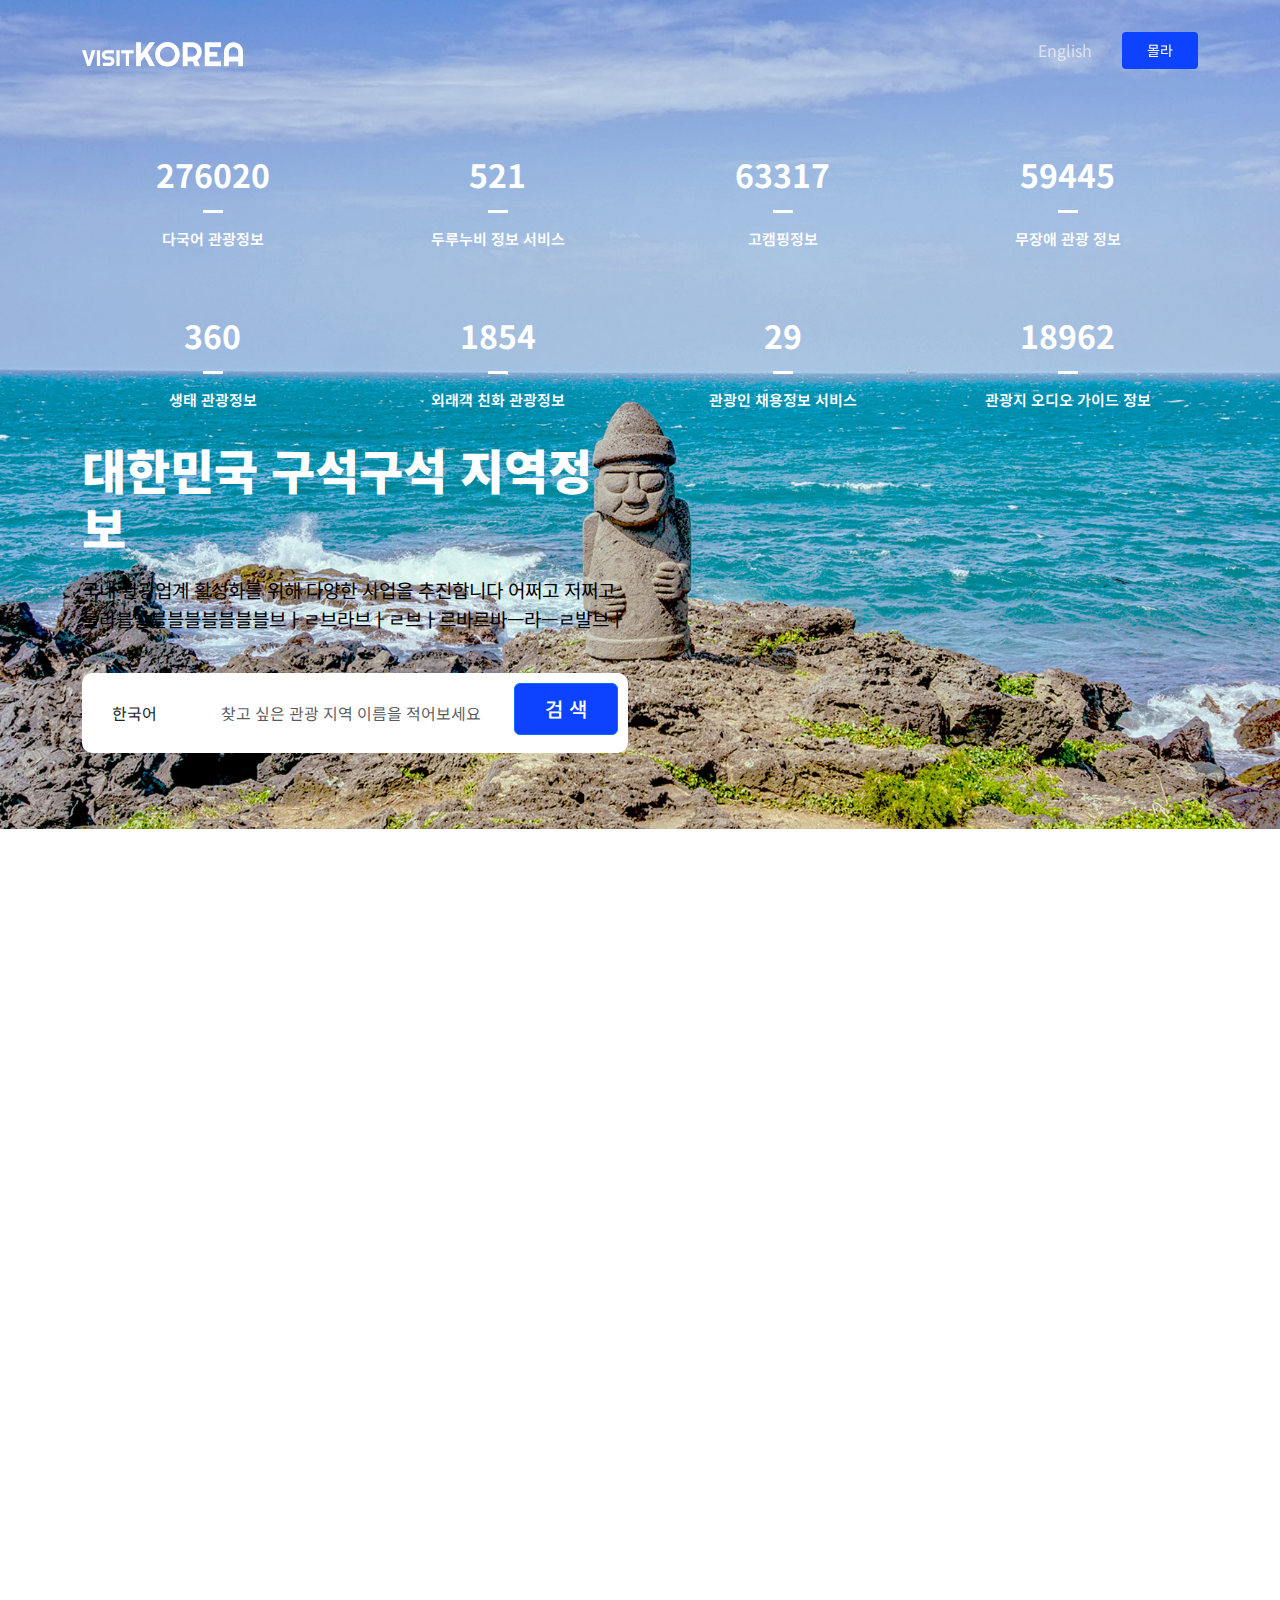
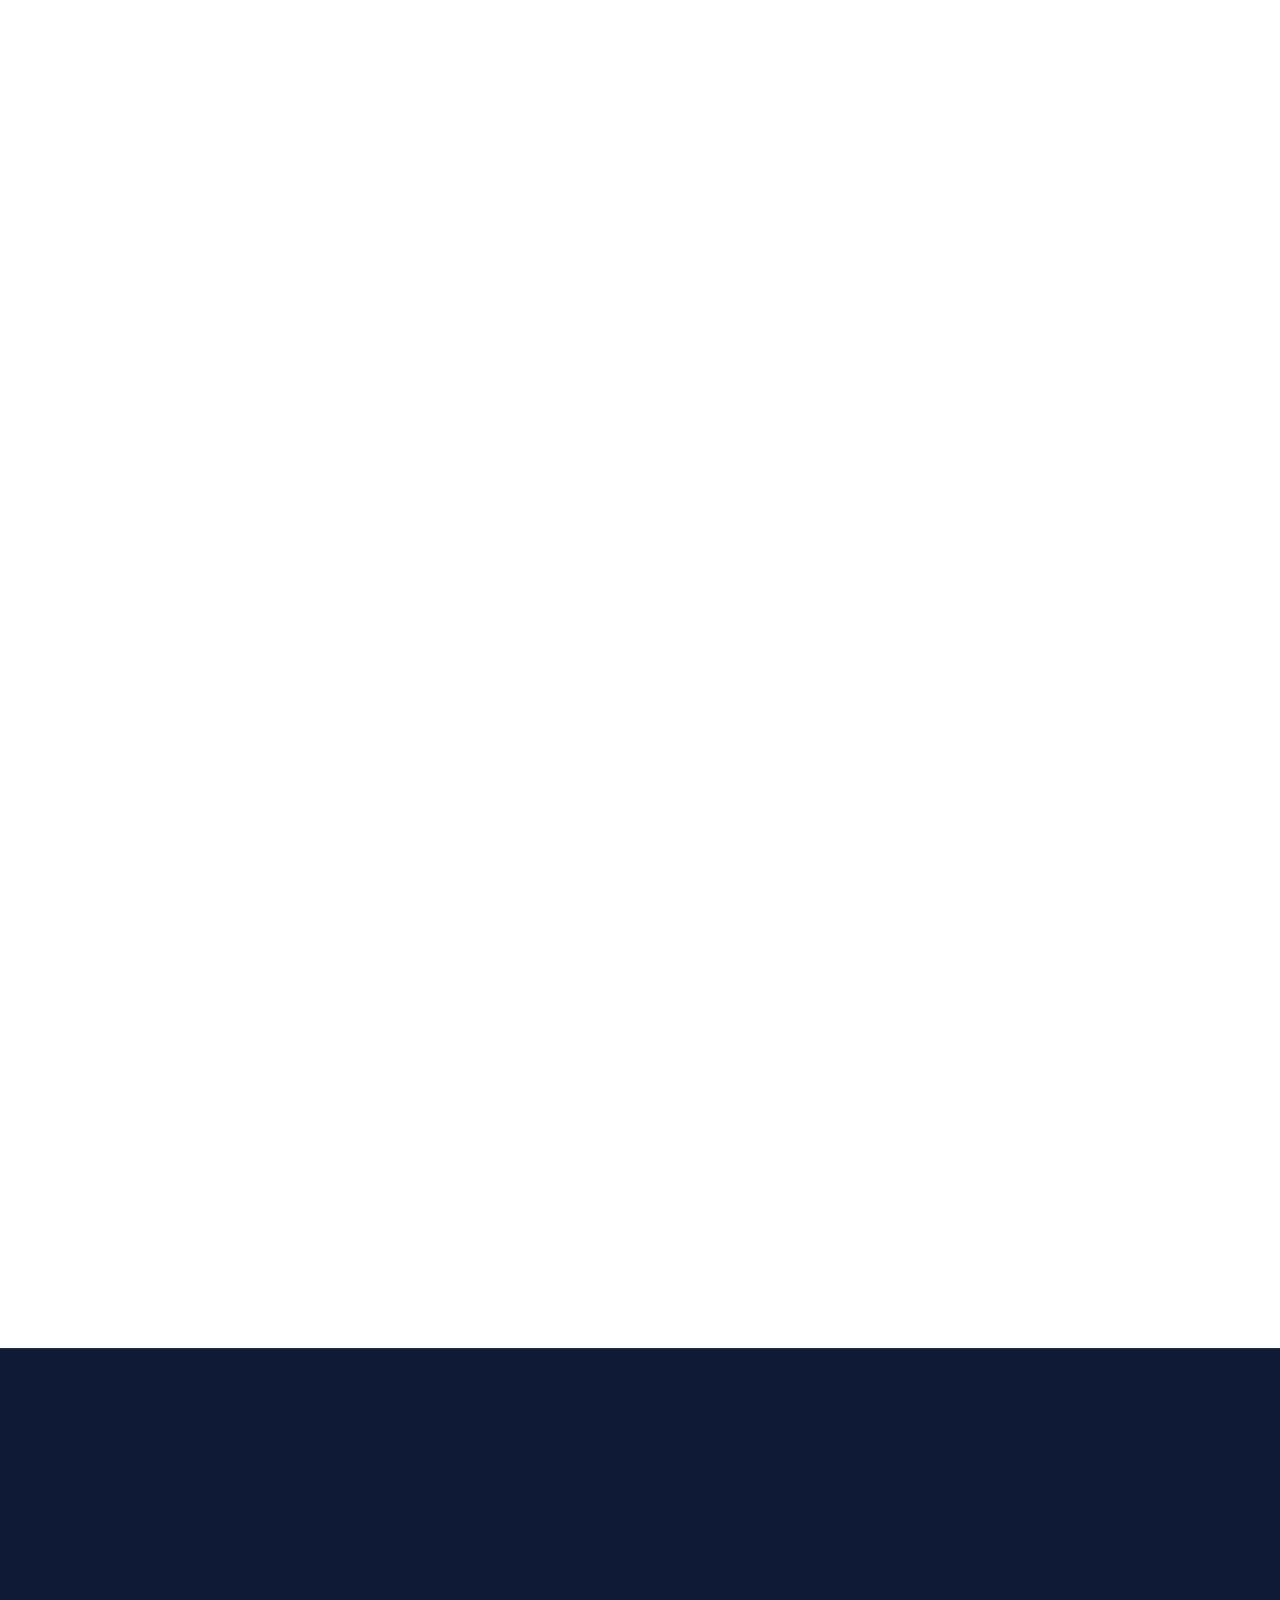
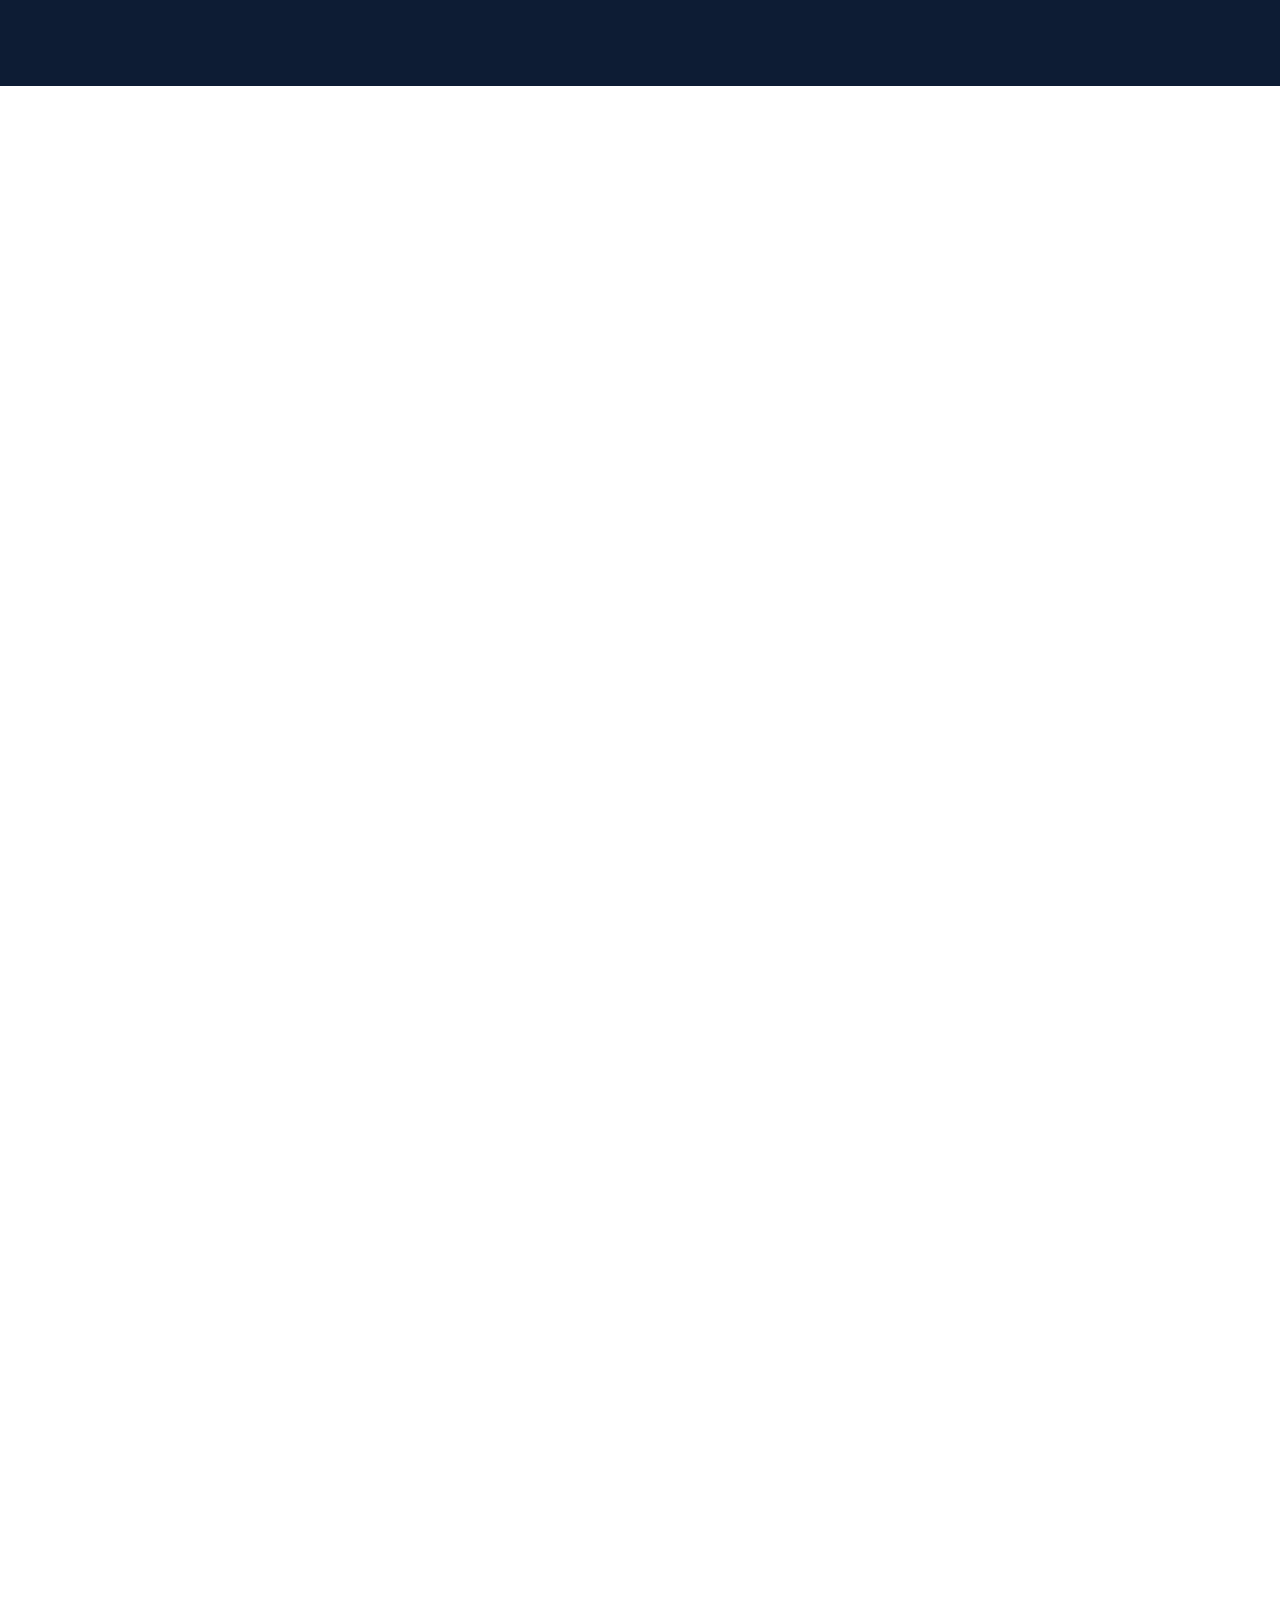
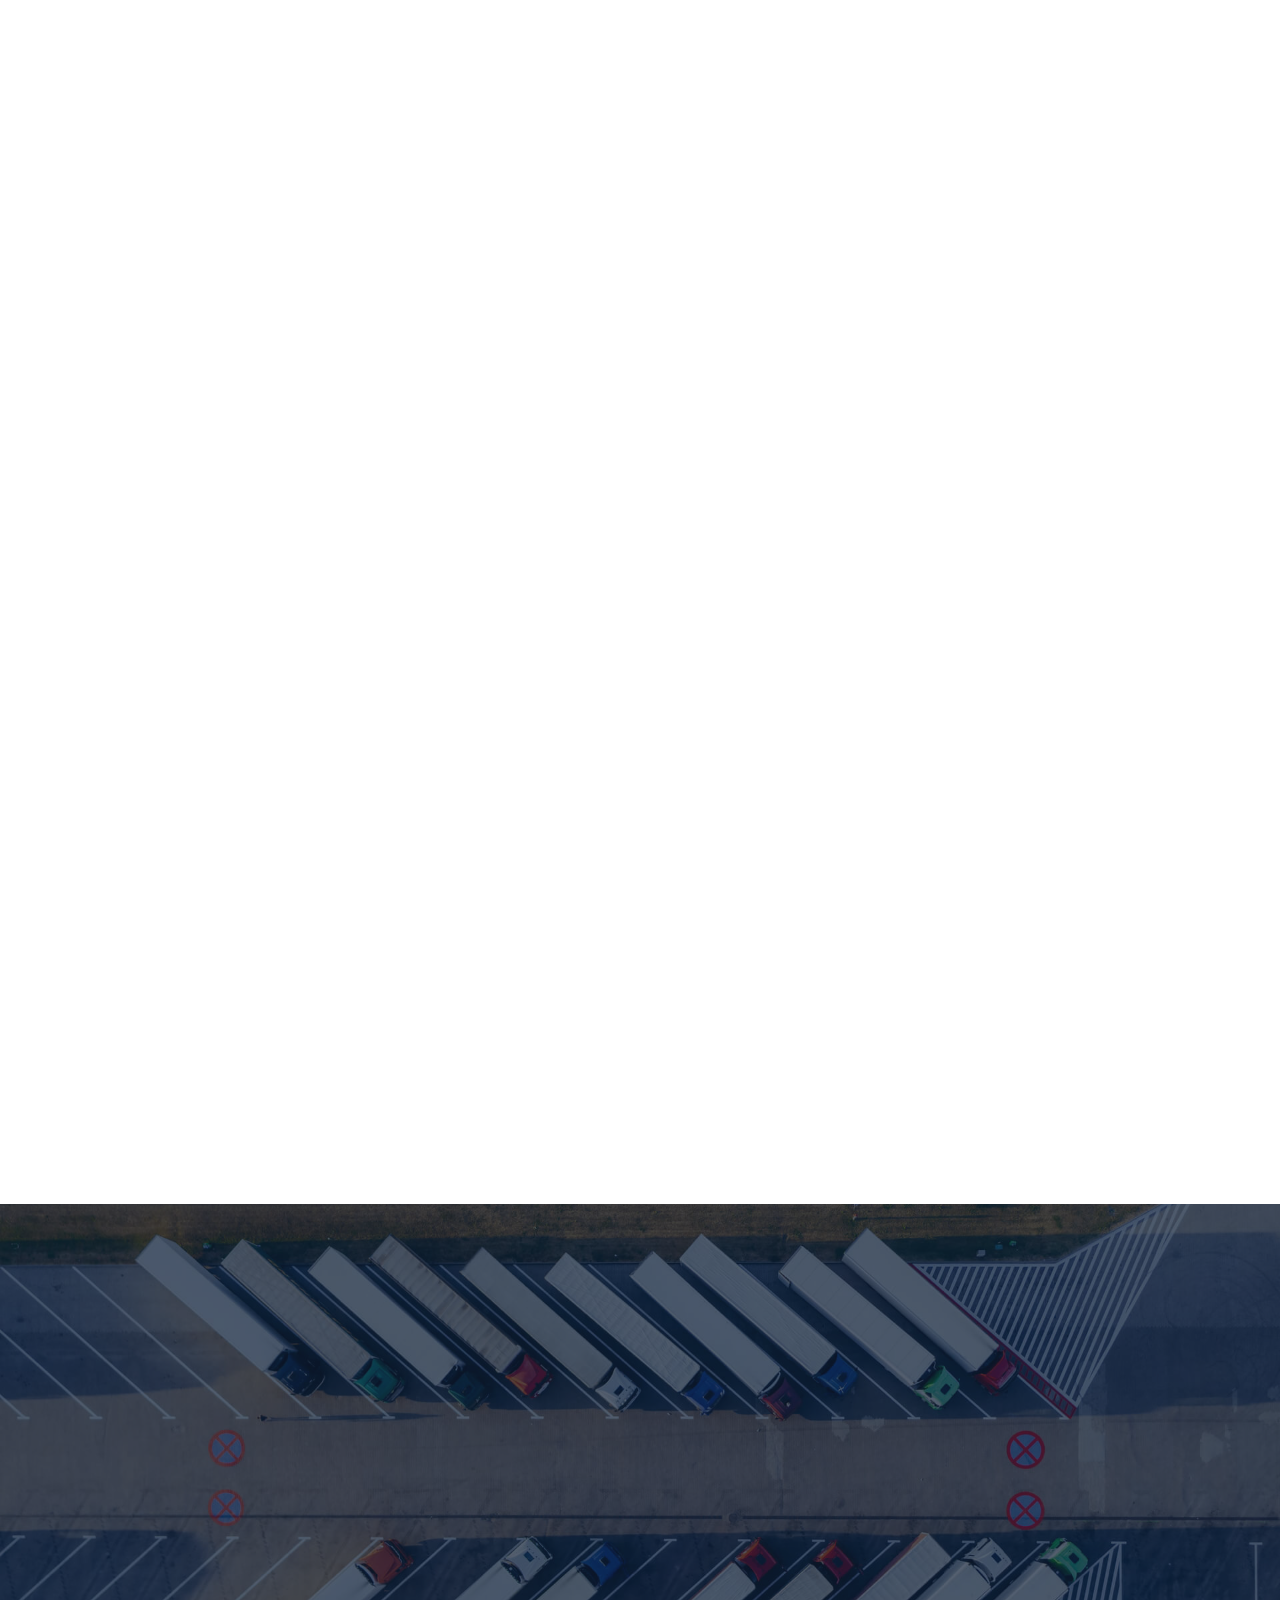
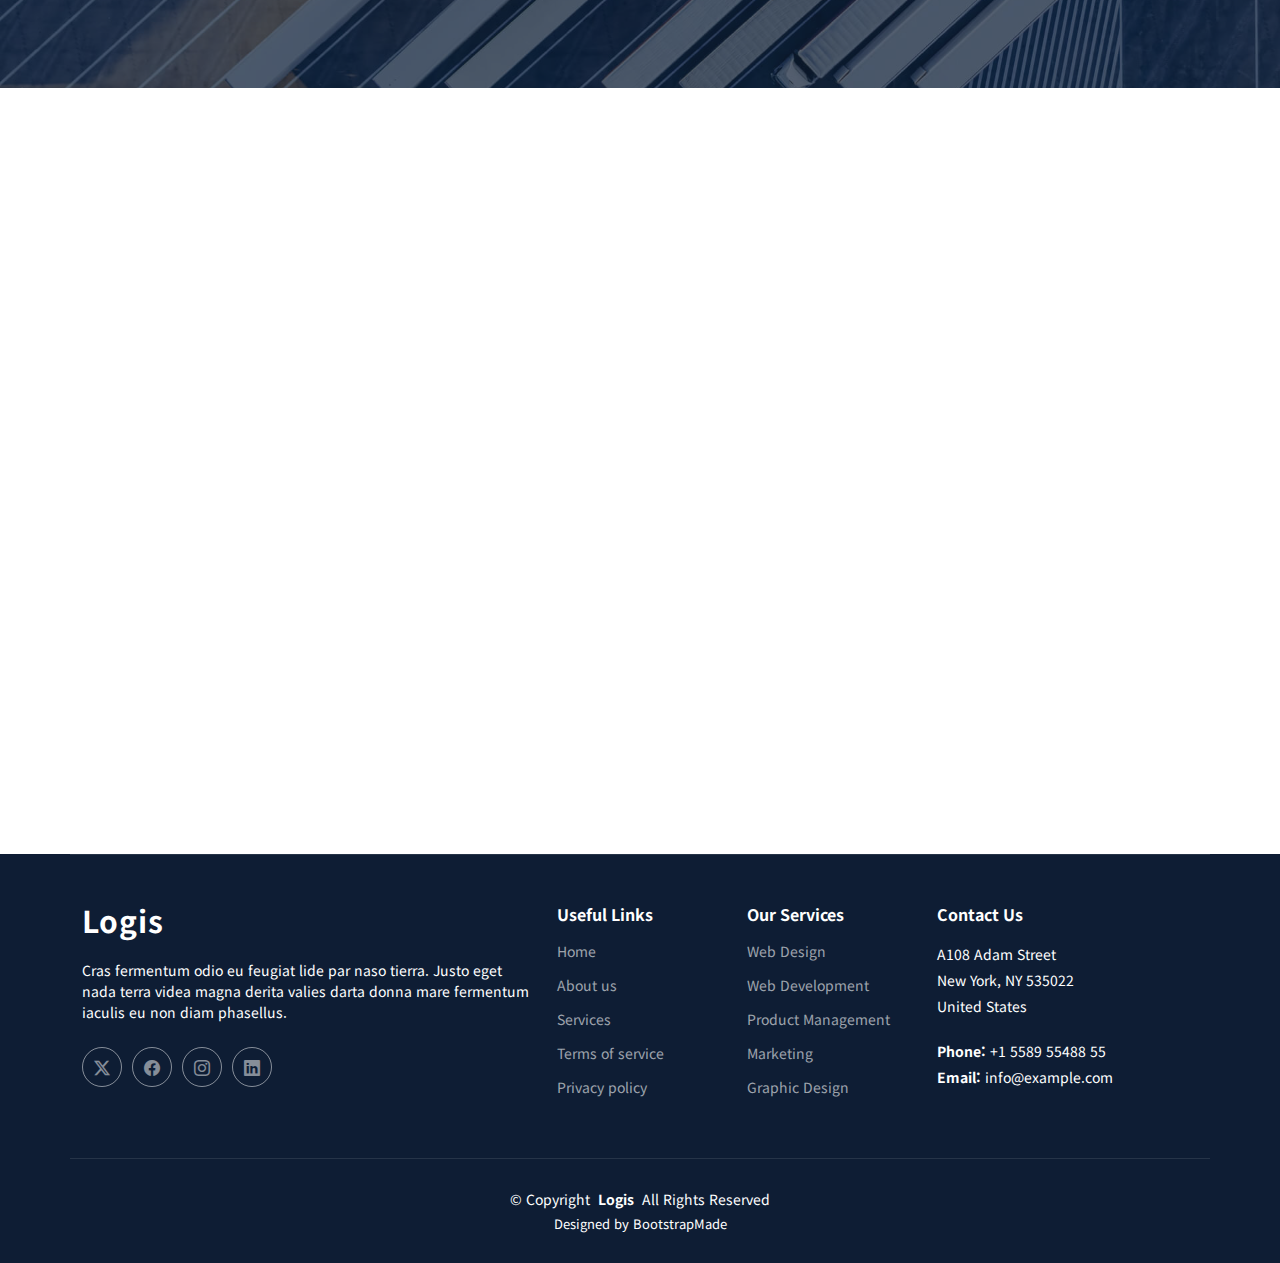
==== index.html @ 0be475c1 "update favicon and readme netlify build status badge" ====
<!DOCTYPE html>
<html lang="ko">

<head>
  <meta charset="utf-8">
  <meta content="width=device-width, initial-scale=1.0" name="viewport">
  <title>Index - Logis Bootstrap Template</title>
  <meta content="" name="description">
  <meta content="" name="keywords">

  <!-- Favicons -->
  <link href="assets/images/favicon.ico" rel="icon">
  <link href="assets/images/apple-touch-icon.png" rel="apple-touch-icon">

  <!-- Fonts -->
  <link href="https://fonts.googleapis.com" rel="preconnect">
  <link href="https://fonts.gstatic.com" rel="preconnect" crossorigin>
  <link href="https://fonts.googleapis.com/css2?family=Noto+Sans+KR:wght@100..900&display=swap" rel="stylesheet">
  <!-- Vendor CSS Files -->
  <link href="assets/vendor/bootstrap/css/bootstrap.min.css" rel="stylesheet">
  <link href="assets/vendor/bootstrap-icons/bootstrap-icons.css" rel="stylesheet">
  <link href="assets/vendor/aos/aos.css" rel="stylesheet">
  <link href="assets/vendor/fontawesome-free/css/all.min.css" rel="stylesheet">
  <link href="assets/vendor/glightbox/css/glightbox.min.css" rel="stylesheet">
  <link href="assets/vendor/swiper/swiper-bundle.min.css" rel="stylesheet">

  <!-- Main CSS File -->
  <link href="assets/css/main.css" rel="stylesheet">
  <style>
    .hero .stats-item span:after {
      background-color: white;
    }
  </style>
</head>

<body class="index-page">

  <header id="header" class="header d-flex align-items-center fixed-top">
    <div class="container-fluid container-xl position-relative d-flex align-items-center">

      <a href="index.html" class="logo d-flex align-items-center me-auto">
        <!-- Uncomment the line below if you also wish to use an image logo -->
        <!-- <img src="assets/img/logo.png" alt=""> -->
        <h1 class="sitename"><img src="./assets/images/logo_vk.png"></h1>
      </a>

      <nav id="navmenu" class="navmenu">
        <ul>
          <li><a href="./">English</a></li>
        </ul>
        <i class="mobile-nav-toggle d-xl-none bi bi-list"></i>
      </nav>

      <a class="btn-getstarted" href="get-a-quote.html">몰라</a>

    </div>
  </header>

  <main class="main">

    <!-- Hero Section -->
    <section id="hero" class="hero section">

      <img src="./assets/images/banner.jpg" alt="" class="hero-bg" data-aos="fade-in">

      <div class="container">
        <div class="row gy-4" data-aos="fade-right" data-aos-delay="300">
          <div class="col-lg-3 col-6">
            <div class="stats-item text-center w-100 h-100">
              <span data-purecounter-start="0" data-purecounter-end="276020" data-purecounter-duration="2" class="purecounter">276,020</span>
              <p>다국어 관광정보</p>
            </div>
          </div>

          <div class="col-lg-3 col-6">
            <div class="stats-item text-center w-100 h-100">
              <span data-purecounter-start="0" data-purecounter-end="521" data-purecounter-duration="2" class="purecounter">521</span>
              <p>두루누비 정보 서비스</p>
            </div>
          </div>

          <div class="col-lg-3 col-6">
            <div class="stats-item text-center w-100 h-100">
              <span data-purecounter-start="0" data-purecounter-end="63317" data-purecounter-duration="1.5" class="purecounter">63317</span>
              <p>고캠핑정보</p>
            </div>
          </div>

          <div class="col-lg-3 col-6">
            <div class="stats-item text-center w-100 h-100">
              <span data-purecounter-start="0" data-purecounter-end="59445" data-purecounter-duration="1.5" class="purecounter">59445</span>
              <p>무장애 관광 정보</p>
            </div>
          </div>
        </div>
        
        <div class="row gy-4" data-aos="fade-left" data-aos-delay="300">
          <div class="col-lg-3 col-6">
            <div class="stats-item text-center w-100 h-100">
              <span data-purecounter-start="0" data-purecounter-end="360" data-purecounter-duration="1.5" class="purecounter">360</span>
              <p>생태 관광정보</p>
            </div>
          </div>
          <div class="col-lg-3 col-6">
            <div class="stats-item text-center w-100 h-100">
              <span data-purecounter-start="0" data-purecounter-end="1854" data-purecounter-duration="1.5" class="purecounter">1,854</span>
              <p>외래객 친화 관광정보</p>
            </div>
          </div>
          <div class="col-lg-3 col-6">
            <div class="stats-item text-center w-100 h-100">
              <span data-purecounter-start="0" data-purecounter-end="29" data-purecounter-duration="1.5" class="purecounter">29</span>
              <p>관광인 채용정보 서비스</p>
            </div>
          </div>
          <div class="col-lg-3 col-6">
            <div class="stats-item text-center w-100 h-100">
              <span data-purecounter-start="0" data-purecounter-end="18962" data-purecounter-duration="1.5" class="purecounter">18962</span>
              <p>관광지 오디오 가이드 정보</p>
            </div>
          </div>
        </div>
        <div class="row gy-4 d-flex justify-content-between">
          <div class="col-lg-6 order-2 order-lg-1 d-flex flex-column justify-content-center">
            <h2 data-aos="fade-up"><strong>대한민국 구석구석 지역정보</strong></h2>
            <p data-aos="fade-up" data-aos-delay="100" style="color:black; font-size: 19px;">국내 관광업계 활성화를 위해 다양한 사업을 추진합니다 어쩌고 저쩌고 블라블발블블블블블블블브ㅏㄹ브라브ㅏㄹ브ㅏ르바르바ㅡ라ㅡㄹ발브ㅏ</p>

            <form action="#" class="form-search d-flex align-items-stretch mb-3" data-aos="fade-up" data-aos-delay="200">
              <select class="form-control" style="flex-basis: 150px;">
                <option>한국어</option>
                <option>영어</option>
              </select>
              <input type="text" class="form-control" placeholder="찾고 싶은 관광 지역 이름을 적어보세요">
              <button type="submit" class="btn btn-primary h1"><span class="h5">검&nbsp;색</span></button>
            </form>
          </div>
        </div>
      </div>
    </section><!-- /Hero Section -->

    <!-- Featured Services Section -->
    <section id="featured-services" class="featured-services section">

      <div class="container">

        <div class="row gy-4">

          <div class="col-lg-4 col-md-6 service-item d-flex" data-aos="fade-up" data-aos-delay="100">
            <div class="icon flex-shrink-0"><i class="fa-solid fa-cart-flatbed"></i></div>
            <div>
              <h4 class="title">두루누비 정보 서비스</h4>
              <p class="description">Voluptatum deleniti atque corrupti quos dolores et quas molestias excepturi sint occaecati cupiditate non provident</p>
              <a href="#" class="readmore stretched-link"><span>Learn More</span><i class="bi bi-arrow-right"></i></a>
            </div>
          </div>
          <!-- End Service Item -->

          <div class="col-lg-4 col-md-6 service-item d-flex" data-aos="fade-up" data-aos-delay="200">
            <div class="icon flex-shrink-0"><i class="fa-solid fa-truck"></i></div>
            <div>
              <h4 class="title">Dolor Sitema</h4>
              <p class="description">Minim veniam, quis nostrud exercitation ullamco laboris nisi ut aliquip ex ea commodo consequat tarad limino ata</p>
              <a href="#" class="readmore stretched-link"><span>Learn More</span><i class="bi bi-arrow-right"></i></a>
            </div>
          </div><!-- End Service Item -->

          <div class="col-lg-4 col-md-6 service-item d-flex" data-aos="fade-up" data-aos-delay="300">
            <div class="icon flex-shrink-0"><i class="fa-solid fa-truck-ramp-box"></i></div>
            <div>
              <h4 class="title">Sed ut perspiciatis</h4>
              <p class="description">Duis aute irure dolor in reprehenderit in voluptate velit esse cillum dolore eu fugiat nulla pariatur</p>
              <a href="#" class="readmore stretched-link"><span>Learn More</span><i class="bi bi-arrow-right"></i></a>
            </div>
          </div><!-- End Service Item -->

        </div>

      </div>

    </section><!-- /Featured Services Section -->

    <!-- About Section -->
    <section id="about" class="about section">

      <div class="container">

        <div class="row gy-4">

          <div class="col-lg-6 position-relative align-self-start order-lg-last order-first" data-aos="fade-up" data-aos-delay="200">
            <img src="assets/img/about.jpg" class="img-fluid" alt="">
            <a href="https://www.youtube.com/watch?v=LXb3EKWsInQ" class="glightbox play-btn"></a>
          </div>

          <div class="col-lg-6 content order-last  order-lg-first" data-aos="fade-up" data-aos-delay="100">
            <h3>About Us</h3>
            <p>
              Dolor iure expedita id fuga asperiores qui sunt consequatur minima. Quidem voluptas deleniti. Sit quia molestiae quia quas qui magnam itaque veritatis dolores. Corrupti totam ut eius incidunt reiciendis veritatis asperiores placeat.
            </p>
            <ul>
              <li>
                <i class="bi bi-diagram-3"></i>
                <div>
                  <h5>Ullamco laboris nisi ut aliquip consequat</h5>
                  <p>Magni facilis facilis repellendus cum excepturi quaerat praesentium libre trade</p>
                </div>
              </li>
              <li>
                <i class="bi bi-fullscreen-exit"></i>
                <div>
                  <h5>Magnam soluta odio exercitationem reprehenderi</h5>
                  <p>Quo totam dolorum at pariatur aut distinctio dolorum laudantium illo direna pasata redi</p>
                </div>
              </li>
              <li>
                <i class="bi bi-broadcast"></i>
                <div>
                  <h5>Voluptatem et qui exercitationem</h5>
                  <p>Et velit et eos maiores est tempora et quos dolorem autem tempora incidunt maxime veniam</p>
                </div>
              </li>
            </ul>
          </div>

        </div>

      </div>

    </section><!-- /About Section -->

    <!-- Services Section -->
    <section id="services" class="services section">

      <!-- Section Title -->
      <div class="container section-title" data-aos="fade-up">
        <span>Our Services<br></span>
        <h2>Our ServiceS</h2>
        <p>Necessitatibus eius consequatur ex aliquid fuga eum quidem sint consectetur velit</p>
      </div><!-- End Section Title -->

      <div class="container">

        <div class="row gy-4">

          <div class="col-lg-4 col-md-6" data-aos="fade-up" data-aos-delay="100">
            <div class="card">
              <div class="card-img">
                <img src="assets/img/service-1.jpg" alt="" class="img-fluid">
              </div>
              <h3>Storage</h3>
              <p>Cumque eos in qui numquam. Aut aspernatur perferendis sed atque quia voluptas quisquam repellendus temporibus itaqueofficiis odit</p>
            </div>
          </div><!-- End Card Item -->

          <div class="col-lg-4 col-md-6" data-aos="fade-up" data-aos-delay="200">
            <div class="card">
              <div class="card-img">
                <img src="assets/img/service-2.jpg" alt="" class="img-fluid">
              </div>
              <h3><a href="#" class="stretched-link">Logistics</a></h3>
              <p>Asperiores provident dolor accusamus pariatur dolore nam id audantium ut et iure incidunt molestiae dolor ipsam ducimus occaecati nisi</p>
            </div>
          </div><!-- End Card Item -->

          <div class="col-lg-4 col-md-6" data-aos="fade-up" data-aos-delay="300">
            <div class="card">
              <div class="card-img">
                <img src="assets/img/service-3.jpg" alt="" class="img-fluid">
              </div>
              <h3><a href="#" class="stretched-link">Cargo</a></h3>
              <p>Dicta quam similique quia architecto eos nisi aut ratione aut ipsum reiciendis sit doloremque oluptatem aut et molestiae ut et nihil</p>
            </div>
          </div><!-- End Card Item -->

          <div class="col-lg-4 col-md-6" data-aos="fade-up" data-aos-delay="400">
            <div class="card">
              <div class="card-img">
                <img src="assets/img/service-4.jpg" alt="" class="img-fluid">
              </div>
              <h3><a href="#" class="stretched-link">Trucking</a></h3>
              <p>Dicta quam similique quia architecto eos nisi aut ratione aut ipsum reiciendis sit doloremque oluptatem aut et molestiae ut et nihil</p>
            </div>
          </div><!-- End Card Item -->

          <div class="col-lg-4 col-md-6" data-aos="fade-up" data-aos-delay="500">
            <div class="card">
              <div class="card-img">
                <img src="assets/img/service-5.jpg" alt="" class="img-fluid">
              </div>
              <h3>Packaging</h3>
              <p>Illo consequuntur quisquam delectus praesentium modi dignissimos facere vel cum onsequuntur maiores beatae consequatur magni voluptates</p>
            </div>
          </div><!-- End Card Item -->

          <div class="col-lg-4 col-md-6" data-aos="fade-up" data-aos-delay="600">
            <div class="card">
              <div class="card-img">
                <img src="assets/img/service-6.jpg" alt="" class="img-fluid">
              </div>
              <h3><a href="#" class="stretched-link">Warehousing</a></h3>
              <p>Quas assumenda non occaecati molestiae. In aut earum sed natus eatae in vero. Ab modi quisquam aut nostrum unde et qui est non quo nulla</p>
            </div>
          </div><!-- End Card Item -->

        </div>

      </div>

    </section><!-- /Services Section -->

    <!-- Call To Action Section -->
    <section id="call-to-action" class="call-to-action section">

      <img src="assets/img/cta-bg.jpg" alt="">

      <div class="container">
        <div class="row justify-content-center" data-aos="zoom-in" data-aos-delay="100">
          <div class="col-xl-10">
            <div class="text-center">
              <h3>Call To Action</h3>
              <p>Duis aute irure dolor in reprehenderit in voluptate velit esse cillum dolore eu fugiat nulla pariatur. Excepteur sint occaecat cupidatat non proident, sunt in culpa qui officia deserunt mollit anim id est laborum.</p>
              <a class="cta-btn" href="#">Call To Action</a>
            </div>
          </div>
        </div>
      </div>

    </section><!-- /Call To Action Section -->

    <!-- Features Section -->
    <section id="features" class="features section">

      <!-- Section Title -->
      <div class="container section-title" data-aos="fade-up">
        <span>Features</span>
        <h2>Features</h2>
        <p>Necessitatibus eius consequatur ex aliquid fuga eum quidem sint consectetur velit</p>
      </div><!-- End Section Title -->

      <div class="container">

        <div class="row gy-4 align-items-center features-item">
          <div class="col-md-5 d-flex align-items-center" data-aos="zoom-out" data-aos-delay="100">
            <img src="assets/img/features-1.jpg" class="img-fluid" alt="">
          </div>
          <div class="col-md-7" data-aos="fade-up" data-aos-delay="100">
            <h3>Voluptatem dignissimos provident quasi corporis voluptates sit assumenda.</h3>
            <p class="fst-italic">
              Lorem ipsum dolor sit amet, consectetur adipiscing elit, sed do eiusmod tempor incididunt ut labore et dolore
              magna aliqua.
            </p>
            <ul>
              <li><i class="bi bi-check"></i><span> Ullamco laboris nisi ut aliquip ex ea commodo consequat.</span></li>
              <li><i class="bi bi-check"></i> <span>Duis aute irure dolor in reprehenderit in voluptate velit.</span></li>
              <li><i class="bi bi-check"></i> <span>Ullam est qui quos consequatur eos accusamus.</span></li>
            </ul>
          </div>
        </div><!-- Features Item -->

        <div class="row gy-4 align-items-center features-item">
          <div class="col-md-5 order-1 order-md-2 d-flex align-items-center" data-aos="zoom-out" data-aos-delay="200">
            <img src="assets/img/features-2.jpg" class="img-fluid" alt="">
          </div>
          <div class="col-md-7 order-2 order-md-1" data-aos="fade-up" data-aos-delay="200">
            <h3>Corporis temporibus maiores provident</h3>
            <p class="fst-italic">
              Lorem ipsum dolor sit amet, consectetur adipiscing elit, sed do eiusmod tempor incididunt ut labore et dolore
              magna aliqua.
            </p>
            <p>
              Ullamco laboris nisi ut aliquip ex ea commodo consequat. Duis aute irure dolor in reprehenderit in voluptate
              velit esse cillum dolore eu fugiat nulla pariatur. Excepteur sint occaecat cupidatat non proident, sunt in
              culpa qui officia deserunt mollit anim id est laborum
            </p>
          </div>
        </div><!-- Features Item -->

        <div class="row gy-4 align-items-center features-item">
          <div class="col-md-5 d-flex align-items-center" data-aos="zoom-out">
            <img src="assets/img/features-3.jpg" class="img-fluid" alt="">
          </div>
          <div class="col-md-7" data-aos="fade-up">
            <h3>Sunt consequatur ad ut est nulla consectetur reiciendis animi voluptas</h3>
            <p>Cupiditate placeat cupiditate placeat est ipsam culpa. Delectus quia minima quod. Sunt saepe odit aut quia voluptatem hic voluptas dolor doloremque.</p>
            <ul>
              <li><i class="bi bi-check"></i> <span>Ullamco laboris nisi ut aliquip ex ea commodo consequat.</span></li>
              <li><i class="bi bi-check"></i><span> Duis aute irure dolor in reprehenderit in voluptate velit.</span></li>
              <li><i class="bi bi-check"></i> <span>Facilis ut et voluptatem aperiam. Autem soluta ad fugiat</span>.</li>
            </ul>
          </div>
        </div><!-- Features Item -->

        <div class="row gy-4 align-items-center features-item">
          <div class="col-md-5 order-1 order-md-2 d-flex align-items-center" data-aos="zoom-out">
            <img src="assets/img/features-4.jpg" class="img-fluid" alt="">
          </div>
          <div class="col-md-7 order-2 order-md-1" data-aos="fade-up">
            <h3>Quas et necessitatibus eaque impedit ipsum animi consequatur incidunt in</h3>
            <p class="fst-italic">
              Lorem ipsum dolor sit amet, consectetur adipiscing elit, sed do eiusmod tempor incididunt ut labore et dolore
              magna aliqua.
            </p>
            <p>
              Ullamco laboris nisi ut aliquip ex ea commodo consequat. Duis aute irure dolor in reprehenderit in voluptate
              velit esse cillum dolore eu fugiat nulla pariatur. Excepteur sint occaecat cupidatat non proident, sunt in
              culpa qui officia deserunt mollit anim id est laborum
            </p>
          </div>
        </div><!-- Features Item -->

      </div>

    </section><!-- /Features Section -->

    <!-- Pricing Section -->
    <section id="pricing" class="pricing section">

      <!-- Section Title -->
      <div class="container section-title" data-aos="fade-up">
        <span>Pricing</span>
        <h2>Pricing</h2>
        <p>Necessitatibus eius consequatur ex aliquid fuga eum quidem sint consectetur velit</p>
      </div><!-- End Section Title -->

      <div class="container">

        <div class="row gy-4">

          <div class="col-lg-4" data-aos="zoom-in" data-aos-delay="100">
            <div class="pricing-item">
              <h3>Free Plan</h3>
              <h4><sup>$</sup>0<span> / month</span></h4>
              <ul>
                <li><i class="bi bi-check"></i> <span>Quam adipiscing vitae proin</span></li>
                <li><i class="bi bi-check"></i> <span>Nec feugiat nisl pretium</span></li>
                <li><i class="bi bi-check"></i> <span>Nulla at volutpat diam uteera</span></li>
                <li class="na"><i class="bi bi-x"></i> <span>Pharetra massa massa ultricies</span></li>
                <li class="na"><i class="bi bi-x"></i> <span>Massa ultricies mi quis hendrerit</span></li>
              </ul>
              <a href="#" class="buy-btn">Buy Now</a>
            </div>
          </div><!-- End Pricing Item -->

          <div class="col-lg-4" data-aos="zoom-in" data-aos-delay="200">
            <div class="pricing-item featured">
              <h3>Business Plan</h3>
              <h4><sup>$</sup>29<span> / month</span></h4>
              <ul>
                <li><i class="bi bi-check"></i> <span>Quam adipiscing vitae proin</span></li>
                <li><i class="bi bi-check"></i> <span>Nec feugiat nisl pretium</span></li>
                <li><i class="bi bi-check"></i> <span>Nulla at volutpat diam uteera</span></li>
                <li><i class="bi bi-check"></i> <span>Pharetra massa massa ultricies</span></li>
                <li><i class="bi bi-check"></i> <span>Massa ultricies mi quis hendrerit</span></li>
              </ul>
              <a href="#" class="buy-btn">Buy Now</a>
            </div>
          </div><!-- End Pricing Item -->

          <div class="col-lg-4" data-aos="zoom-in" data-aos-delay="300">
            <div class="pricing-item">
              <h3>Developer Plan</h3>
              <h4><sup>$</sup>49<span> / month</span></h4>
              <ul>
                <li><i class="bi bi-check"></i> <span>Quam adipiscing vitae proin</span></li>
                <li><i class="bi bi-check"></i> <span>Nec feugiat nisl pretium</span></li>
                <li><i class="bi bi-check"></i> <span>Nulla at volutpat diam uteera</span></li>
                <li><i class="bi bi-check"></i> <span>Pharetra massa massa ultricies</span></li>
                <li><i class="bi bi-check"></i> <span>Massa ultricies mi quis hendrerit</span></li>
              </ul>
              <a href="#" class="buy-btn">Buy Now</a>
            </div>
          </div><!-- End Pricing Item -->

        </div>

      </div>

    </section><!-- /Pricing Section -->

    <!-- Testimonials Section -->
    <section id="testimonials" class="testimonials section">

      <img src="assets/img/testimonials-bg.jpg" class="testimonials-bg" alt="">

      <div class="container" data-aos="fade-up" data-aos-delay="100">

        <div class="swiper">
          <script type="application/json" class="swiper-config">
            {
              "loop": true,
              "speed": 600,
              "autoplay": {
                "delay": 5000
              },
              "slidesPerView": "auto",
              "pagination": {
                "el": ".swiper-pagination",
                "type": "bullets",
                "clickable": true
              }
            }
          </script>
          <div class="swiper-wrapper">

            <div class="swiper-slide">
              <div class="testimonial-item">
                <img src="assets/img/testimonials/testimonials-1.jpg" class="testimonial-img" alt="">
                <h3>Saul Goodman</h3>
                <h4>Ceo &amp; Founder</h4>
                <div class="stars">
                  <i class="bi bi-star-fill"></i><i class="bi bi-star-fill"></i><i class="bi bi-star-fill"></i><i class="bi bi-star-fill"></i><i class="bi bi-star-fill"></i>
                </div>
                <p>
                  <i class="bi bi-quote quote-icon-left"></i>
                  <span>Proin iaculis purus consequat sem cure digni ssim donec porttitora entum suscipit rhoncus. Accusantium quam, ultricies eget id, aliquam eget nibh et. Maecen aliquam, risus at semper.</span>
                  <i class="bi bi-quote quote-icon-right"></i>
                </p>
              </div>
            </div><!-- End testimonial item -->

            <div class="swiper-slide">
              <div class="testimonial-item">
                <img src="assets/img/testimonials/testimonials-2.jpg" class="testimonial-img" alt="">
                <h3>Sara Wilsson</h3>
                <h4>Designer</h4>
                <div class="stars">
                  <i class="bi bi-star-fill"></i><i class="bi bi-star-fill"></i><i class="bi bi-star-fill"></i><i class="bi bi-star-fill"></i><i class="bi bi-star-fill"></i>
                </div>
                <p>
                  <i class="bi bi-quote quote-icon-left"></i>
                  <span>Export tempor illum tamen malis malis eram quae irure esse labore quem cillum quid cillum eram malis quorum velit fore eram velit sunt aliqua noster fugiat irure amet legam anim culpa.</span>
                  <i class="bi bi-quote quote-icon-right"></i>
                </p>
              </div>
            </div><!-- End testimonial item -->

            <div class="swiper-slide">
              <div class="testimonial-item">
                <img src="assets/img/testimonials/testimonials-3.jpg" class="testimonial-img" alt="">
                <h3>Jena Karlis</h3>
                <h4>Store Owner</h4>
                <div class="stars">
                  <i class="bi bi-star-fill"></i><i class="bi bi-star-fill"></i><i class="bi bi-star-fill"></i><i class="bi bi-star-fill"></i><i class="bi bi-star-fill"></i>
                </div>
                <p>
                  <i class="bi bi-quote quote-icon-left"></i>
                  <span>Enim nisi quem export duis labore cillum quae magna enim sint quorum nulla quem veniam duis minim tempor labore quem eram duis noster aute amet eram fore quis sint minim.</span>
                  <i class="bi bi-quote quote-icon-right"></i>
                </p>
              </div>
            </div><!-- End testimonial item -->

            <div class="swiper-slide">
              <div class="testimonial-item">
                <img src="assets/img/testimonials/testimonials-4.jpg" class="testimonial-img" alt="">
                <h3>Matt Brandon</h3>
                <h4>Freelancer</h4>
                <div class="stars">
                  <i class="bi bi-star-fill"></i><i class="bi bi-star-fill"></i><i class="bi bi-star-fill"></i><i class="bi bi-star-fill"></i><i class="bi bi-star-fill"></i>
                </div>
                <p>
                  <i class="bi bi-quote quote-icon-left"></i>
                  <span>Fugiat enim eram quae cillum dolore dolor amet nulla culpa multos export minim fugiat minim velit minim dolor enim duis veniam ipsum anim magna sunt elit fore quem dolore labore illum veniam.</span>
                  <i class="bi bi-quote quote-icon-right"></i>
                </p>
              </div>
            </div><!-- End testimonial item -->

            <div class="swiper-slide">
              <div class="testimonial-item">
                <img src="assets/img/testimonials/testimonials-5.jpg" class="testimonial-img" alt="">
                <h3>John Larson</h3>
                <h4>Entrepreneur</h4>
                <div class="stars">
                  <i class="bi bi-star-fill"></i><i class="bi bi-star-fill"></i><i class="bi bi-star-fill"></i><i class="bi bi-star-fill"></i><i class="bi bi-star-fill"></i>
                </div>
                <p>
                  <i class="bi bi-quote quote-icon-left"></i>
                  <span>Quis quorum aliqua sint quem legam fore sunt eram irure aliqua veniam tempor noster veniam enim culpa labore duis sunt culpa nulla illum cillum fugiat legam esse veniam culpa fore nisi cillum quid.</span>
                  <i class="bi bi-quote quote-icon-right"></i>
                </p>
              </div>
            </div><!-- End testimonial item -->

          </div>
          <div class="swiper-pagination"></div>
        </div>

      </div>

    </section><!-- /Testimonials Section -->

    <!-- Faq Section -->
    <section id="faq" class="faq section">

      <!-- Section Title -->
      <div class="container section-title" data-aos="fade-up">
        <span>Frequently Asked Questions</span>
        <h2>Frequently Asked Questions</h2>
        <p>Necessitatibus eius consequatur ex aliquid fuga eum quidem sint consectetur velit</p>
      </div><!-- End Section Title -->

      <div class="container">

        <div class="row justify-content-center">

          <div class="col-lg-10">

            <div class="faq-container">

              <div class="faq-item faq-active" data-aos="fade-up" data-aos-delay="200">
                <i class="faq-icon bi bi-question-circle"></i>
                <h3>Non consectetur a erat nam at lectus urna duis?</h3>
                <div class="faq-content">
                  <p>Feugiat pretium nibh ipsum consequat. Tempus iaculis urna id volutpat lacus laoreet non curabitur gravida. Venenatis lectus magna fringilla urna porttitor rhoncus dolor purus non.</p>
                </div>
                <i class="faq-toggle bi bi-chevron-right"></i>
              </div><!-- End Faq item-->

              <div class="faq-item" data-aos="fade-up" data-aos-delay="300">
                <i class="faq-icon bi bi-question-circle"></i>
                <h3>Feugiat scelerisque varius morbi enim nunc faucibus a pellentesque?</h3>
                <div class="faq-content">
                  <p>Dolor sit amet consectetur adipiscing elit pellentesque habitant morbi. Id interdum velit laoreet id donec ultrices. Fringilla phasellus faucibus scelerisque eleifend donec pretium. Est pellentesque elit ullamcorper dignissim. Mauris ultrices eros in cursus turpis massa tincidunt dui.</p>
                </div>
                <i class="faq-toggle bi bi-chevron-right"></i>
              </div><!-- End Faq item-->

              <div class="faq-item" data-aos="fade-up" data-aos-delay="400">
                <i class="faq-icon bi bi-question-circle"></i>
                <h3>Dolor sit amet consectetur adipiscing elit pellentesque?</h3>
                <div class="faq-content">
                  <p>Eleifend mi in nulla posuere sollicitudin aliquam ultrices sagittis orci. Faucibus pulvinar elementum integer enim. Sem nulla pharetra diam sit amet nisl suscipit. Rutrum tellus pellentesque eu tincidunt. Lectus urna duis convallis convallis tellus. Urna molestie at elementum eu facilisis sed odio morbi quis</p>
                </div>
                <i class="faq-toggle bi bi-chevron-right"></i>
              </div><!-- End Faq item-->

              <div class="faq-item" data-aos="fade-up" data-aos-delay="500">
                <i class="faq-icon bi bi-question-circle"></i>
                <h3>Ac odio tempor orci dapibus. Aliquam eleifend mi in nulla?</h3>
                <div class="faq-content">
                  <p>Dolor sit amet consectetur adipiscing elit pellentesque habitant morbi. Id interdum velit laoreet id donec ultrices. Fringilla phasellus faucibus scelerisque eleifend donec pretium. Est pellentesque elit ullamcorper dignissim. Mauris ultrices eros in cursus turpis massa tincidunt dui.</p>
                </div>
                <i class="faq-toggle bi bi-chevron-right"></i>
              </div><!-- End Faq item-->

              <div class="faq-item" data-aos="fade-up" data-aos-delay="600">
                <i class="faq-icon bi bi-question-circle"></i>
                <h3>Tempus quam pellentesque nec nam aliquam sem et tortor consequat?</h3>
                <div class="faq-content">
                  <p>Molestie a iaculis at erat pellentesque adipiscing commodo. Dignissim suspendisse in est ante in. Nunc vel risus commodo viverra maecenas accumsan. Sit amet nisl suscipit adipiscing bibendum est. Purus gravida quis blandit turpis cursus in</p>
                </div>
                <i class="faq-toggle bi bi-chevron-right"></i>
              </div><!-- End Faq item-->

            </div>

          </div>

        </div>

      </div>

    </section><!-- /Faq Section -->

  </main>

  <footer id="footer" class="footer">

    <div class="container footer-top">
      <div class="row gy-4">
        <div class="col-lg-5 col-md-12 footer-about">
          <a href="index.html" class="logo d-flex align-items-center">
            <span class="sitename">Logis</span>
          </a>
          <p>Cras fermentum odio eu feugiat lide par naso tierra. Justo eget nada terra videa magna derita valies darta donna mare fermentum iaculis eu non diam phasellus.</p>
          <div class="social-links d-flex mt-4">
            <a href=""><i class="bi bi-twitter-x"></i></a>
            <a href=""><i class="bi bi-facebook"></i></a>
            <a href=""><i class="bi bi-instagram"></i></a>
            <a href=""><i class="bi bi-linkedin"></i></a>
          </div>
        </div>

        <div class="col-lg-2 col-6 footer-links">
          <h4>Useful Links</h4>
          <ul>
            <li><a href="#">Home</a></li>
            <li><a href="#">About us</a></li>
            <li><a href="#">Services</a></li>
            <li><a href="#">Terms of service</a></li>
            <li><a href="#">Privacy policy</a></li>
          </ul>
        </div>

        <div class="col-lg-2 col-6 footer-links">
          <h4>Our Services</h4>
          <ul>
            <li><a href="#">Web Design</a></li>
            <li><a href="#">Web Development</a></li>
            <li><a href="#">Product Management</a></li>
            <li><a href="#">Marketing</a></li>
            <li><a href="#">Graphic Design</a></li>
          </ul>
        </div>

        <div class="col-lg-3 col-md-12 footer-contact text-center text-md-start">
          <h4>Contact Us</h4>
          <p>A108 Adam Street</p>
          <p>New York, NY 535022</p>
          <p>United States</p>
          <p class="mt-4"><strong>Phone:</strong> <span>+1 5589 55488 55</span></p>
          <p><strong>Email:</strong> <span>info@example.com</span></p>
        </div>

      </div>
    </div>

    <div class="container copyright text-center mt-4">
      <p>© <span>Copyright</span> <strong class="px-1 sitename">Logis</strong> <span>All Rights Reserved</span></p>
      <div class="credits">
        <!-- All the links in the footer should remain intact. -->
        <!-- You can delete the links only if you've purchased the pro version. -->
        <!-- Licensing information: https://bootstrapmade.com/license/ -->
        <!-- Purchase the pro version with working PHP/AJAX contact form: [buy-url] -->
        Designed by <a href="https://bootstrapmade.com/">BootstrapMade</a>
      </div>
    </div>

  </footer>

  <!-- Scroll Top -->
  <a href="#" id="scroll-top" class="scroll-top d-flex align-items-center justify-content-center"><i class="bi bi-arrow-up-short"></i></a>

  <!-- Preloader -->
  <div id="preloader"></div>

  <!-- Vendor JS Files -->
  <script src="assets/vendor/bootstrap/js/bootstrap.bundle.min.js"></script>
  <script src="assets/vendor/php-email-form/validate.js"></script>
  <script src="assets/vendor/aos/aos.js"></script>
  <script src="assets/vendor/purecounter/purecounter_vanilla.js"></script>
  <script src="assets/vendor/glightbox/js/glightbox.min.js"></script>
  <script src="assets/vendor/swiper/swiper-bundle.min.js"></script>

  <!-- Main JS File -->
  <script src="assets/js/main.js"></script>

</body>

</html>
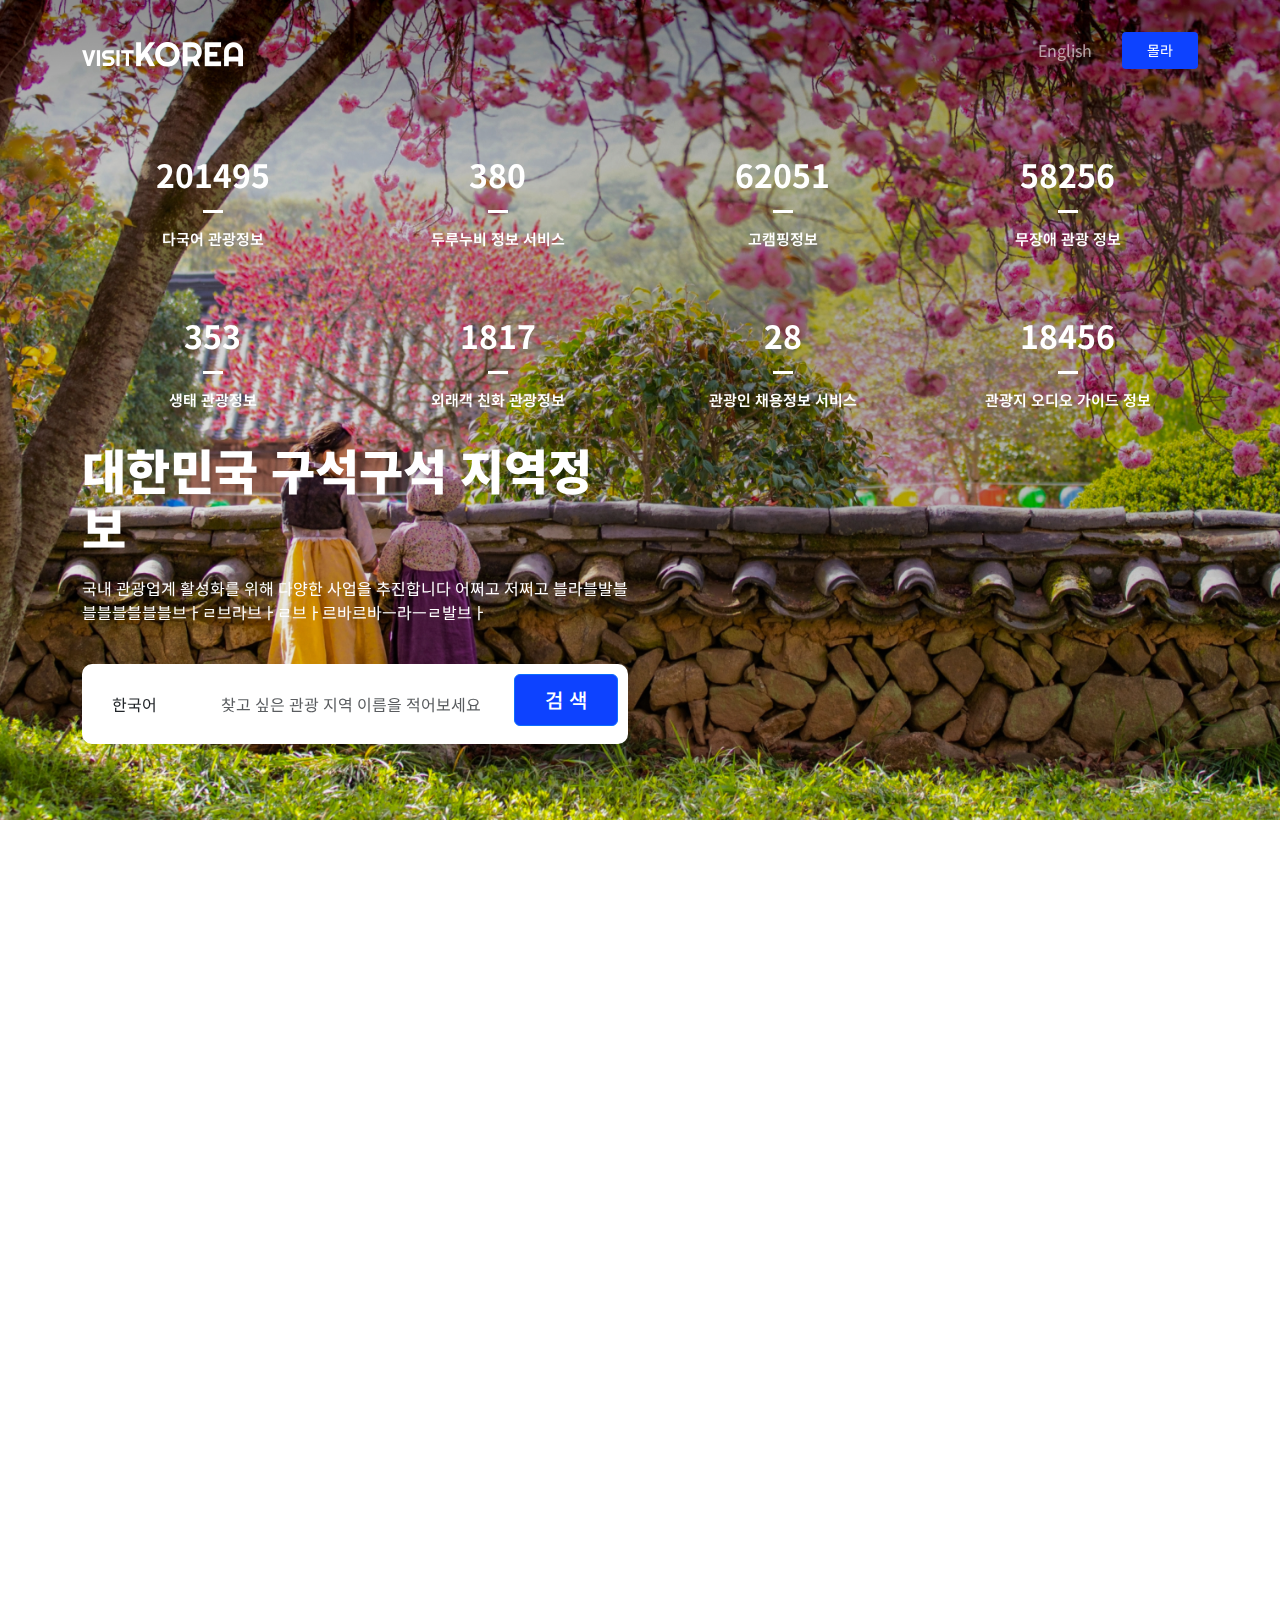
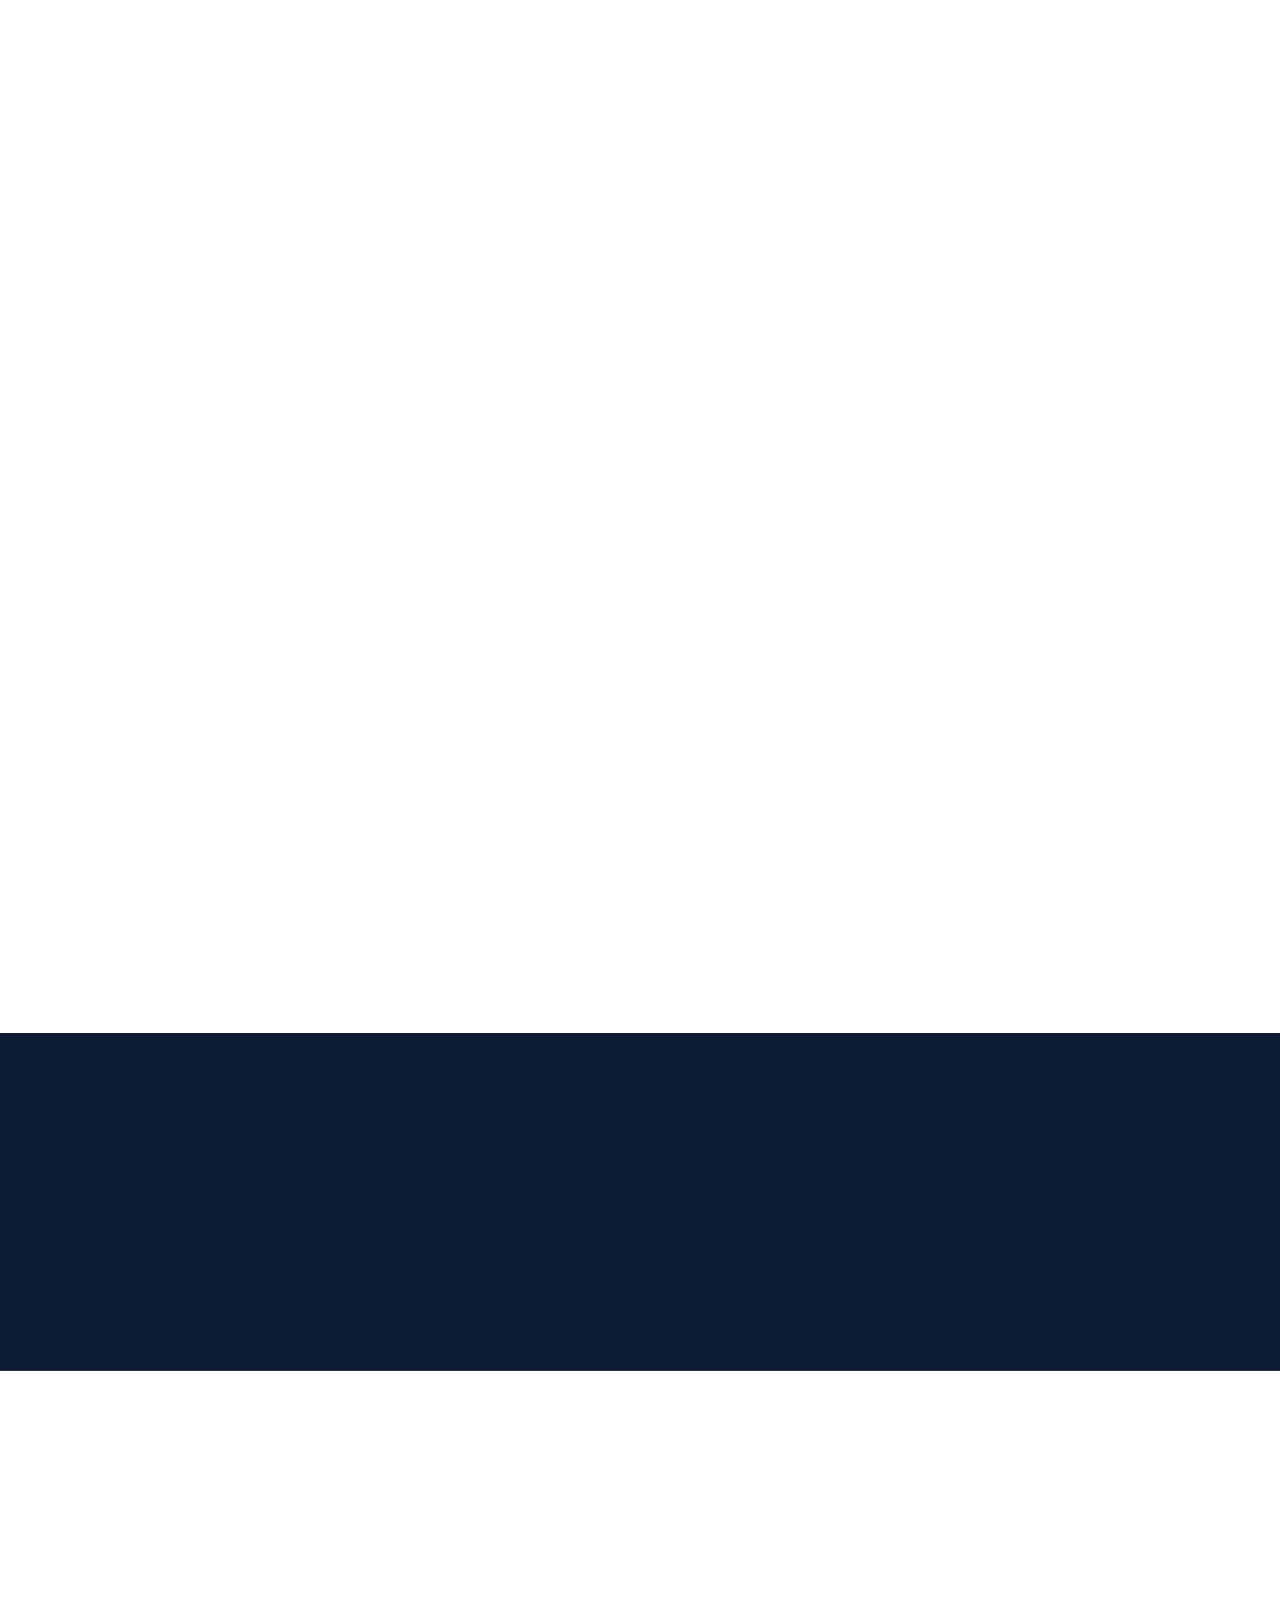
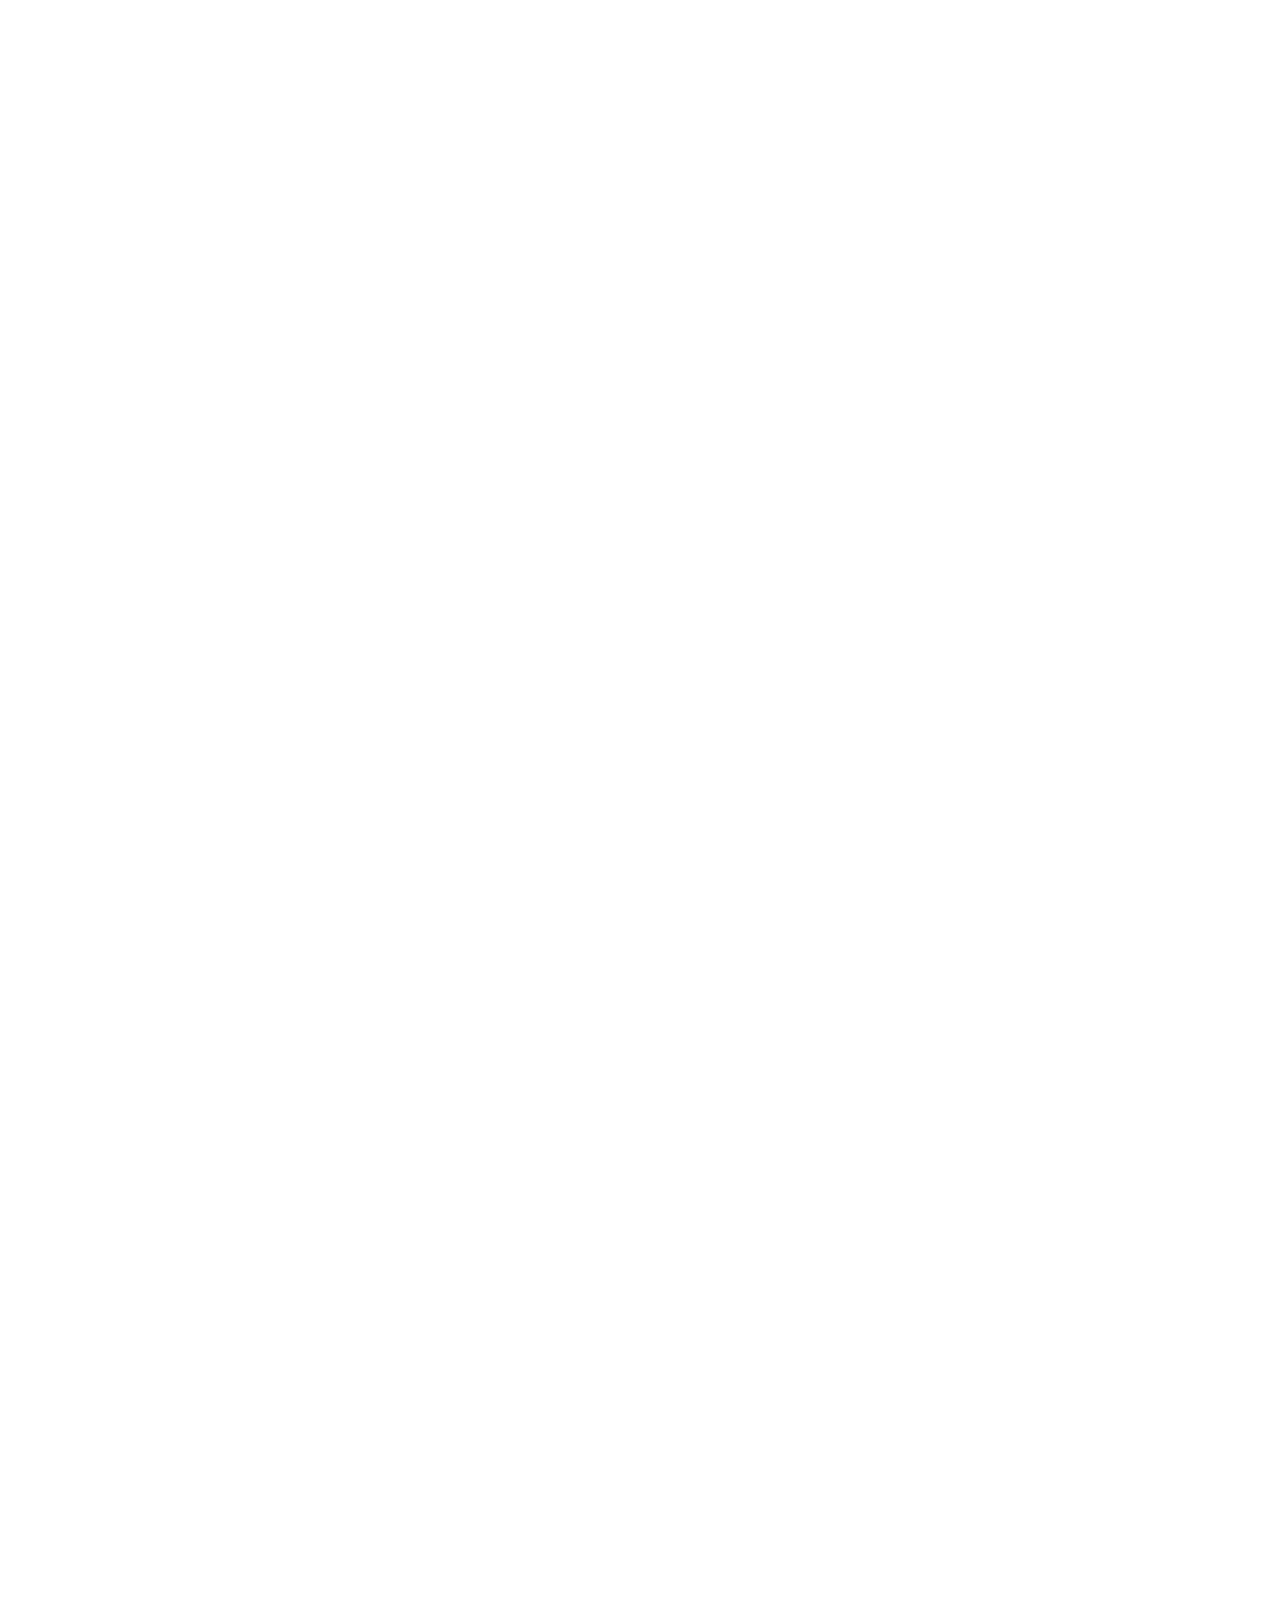
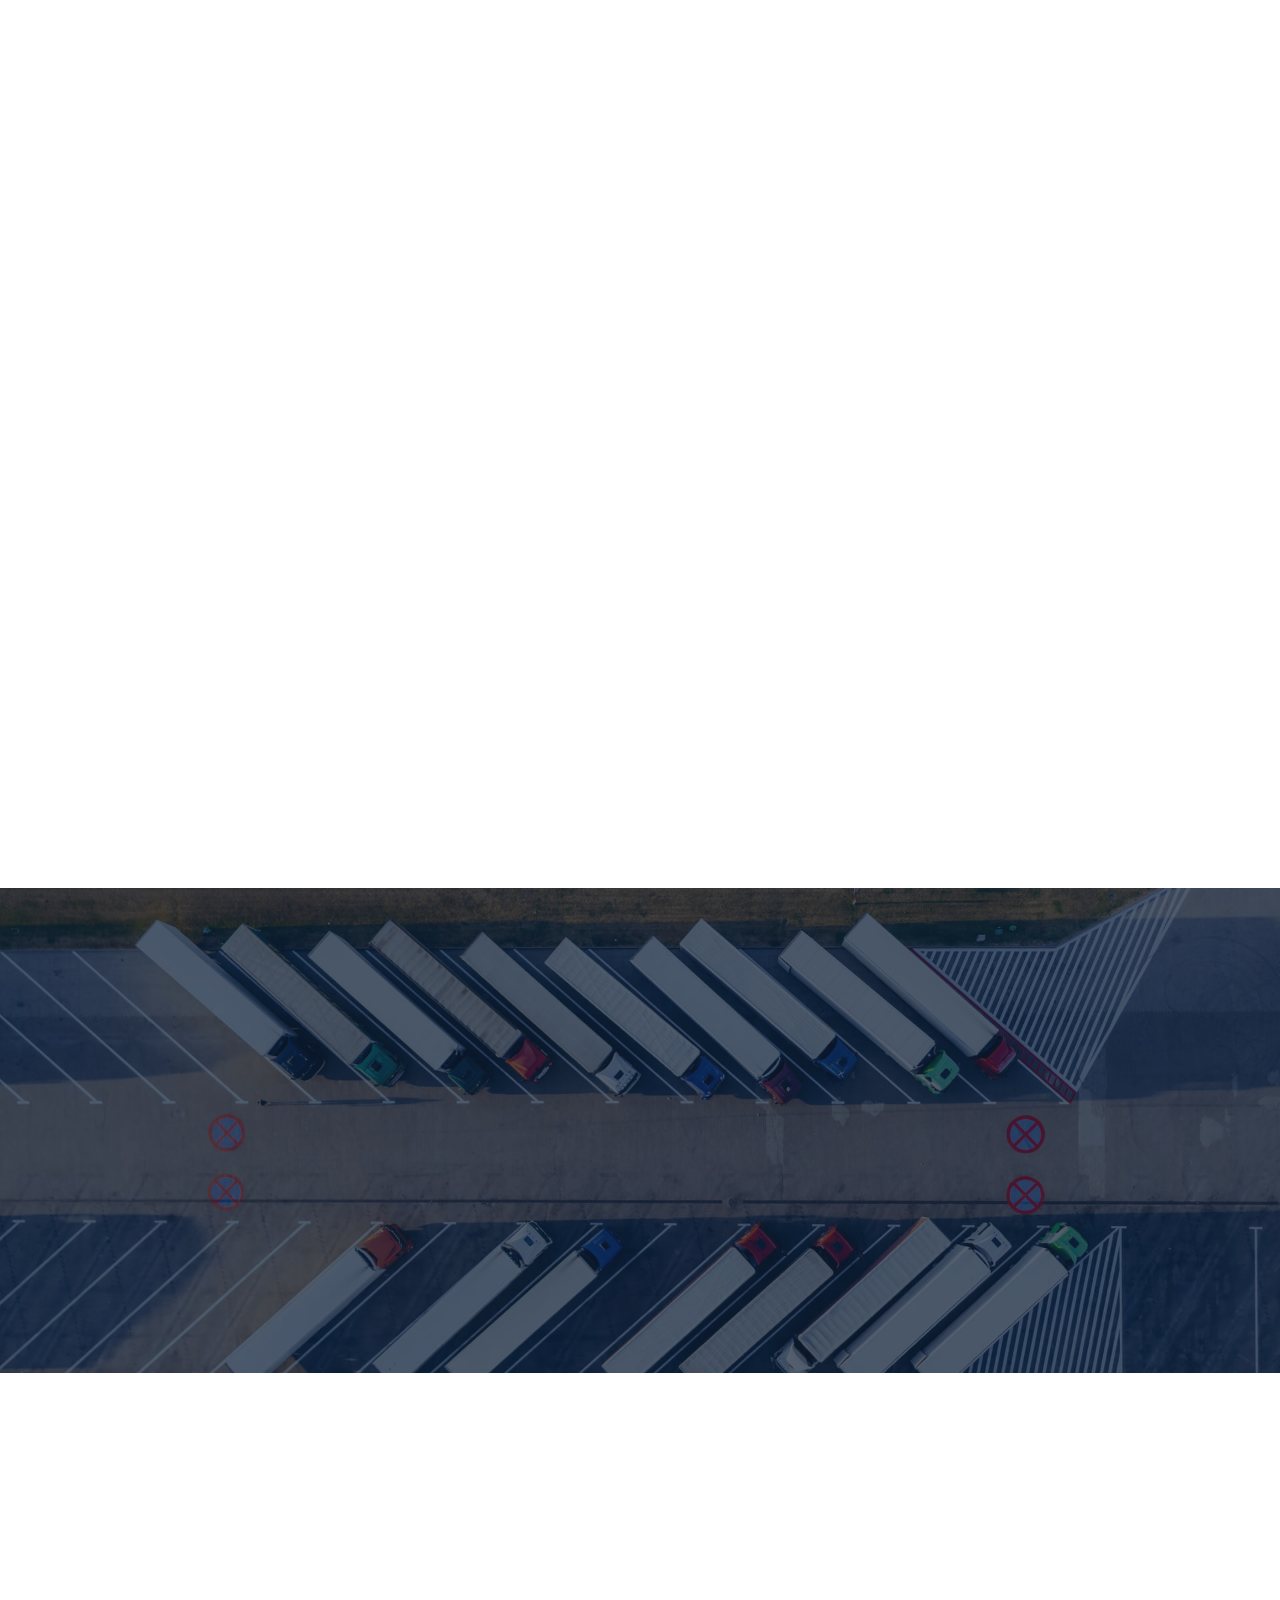
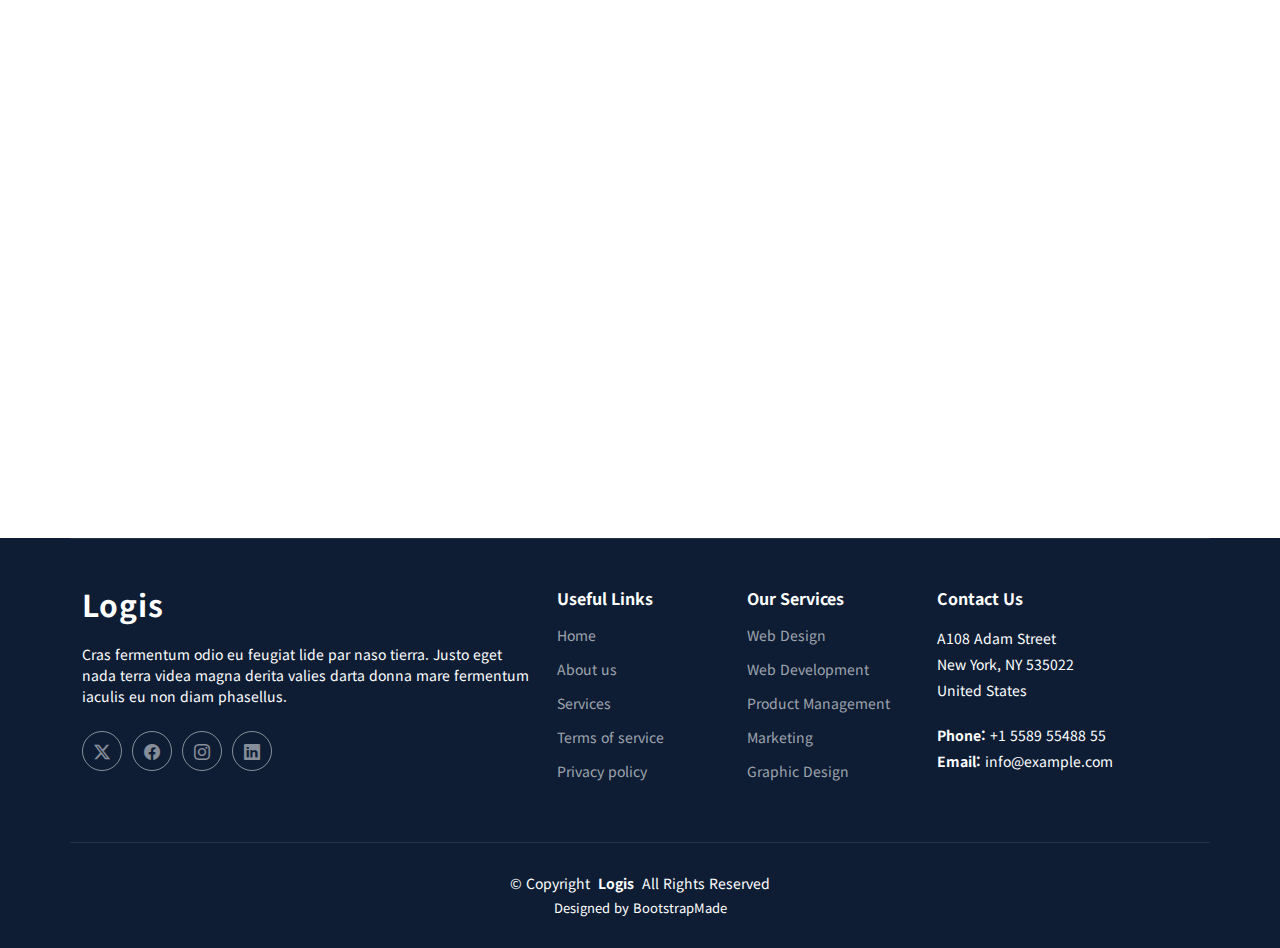
==== commit 915eaffa: "상세 검색페이지 및 메인 배너이미지 수정" ====
--- a/index.html
+++ b/index.html
@@ -4,7 +4,7 @@
 <head>
   <meta charset="utf-8">
   <meta content="width=device-width, initial-scale=1.0" name="viewport">
-  <title>Index - Logis Bootstrap Template</title>
+  <title>대한민국 구석구석 관광정보 | VISITKorea</title>
   <meta content="" name="description">
   <meta content="" name="keywords">
 
@@ -61,7 +61,7 @@
     <!-- Hero Section -->
     <section id="hero" class="hero section">
 
-      <img src="./assets/images/banner.jpg" alt="" class="hero-bg" data-aos="fade-in">
+      <img src="./assets/images/main_2.png" alt="" class="hero-bg" data-aos="fade-in">
 
       <div class="container">
         <div class="row gy-4" data-aos="fade-right" data-aos-delay="300">
@@ -123,7 +123,7 @@
         <div class="row gy-4 d-flex justify-content-between">
           <div class="col-lg-6 order-2 order-lg-1 d-flex flex-column justify-content-center">
             <h2 data-aos="fade-up"><strong>대한민국 구석구석 지역정보</strong></h2>
-            <p data-aos="fade-up" data-aos-delay="100" style="color:black; font-size: 19px;">국내 관광업계 활성화를 위해 다양한 사업을 추진합니다 어쩌고 저쩌고 블라블발블블블블블블블브ㅏㄹ브라브ㅏㄹ브ㅏ르바르바ㅡ라ㅡㄹ발브ㅏ</p>
+            <p data-aos="fade-up" data-aos-delay="100" style="font-size: 16px;">국내 관광업계 활성화를 위해 다양한 사업을 추진합니다 어쩌고 저쩌고 블라블발블블블블블블블브ㅏㄹ브라브ㅏㄹ브ㅏ르바르바ㅡ라ㅡㄹ발브ㅏ</p>
 
             <form action="#" class="form-search d-flex align-items-stretch mb-3" data-aos="fade-up" data-aos-delay="200">
               <select class="form-control" style="flex-basis: 150px;">
@@ -139,7 +139,7 @@
     </section><!-- /Hero Section -->
 
     <!-- Featured Services Section -->
-    <section id="featured-services" class="featured-services section">
+    <!-- <section id="featured-services" class="featured-services section">
 
       <div class="container">
 
@@ -153,7 +153,6 @@
               <a href="#" class="readmore stretched-link"><span>Learn More</span><i class="bi bi-arrow-right"></i></a>
             </div>
           </div>
-          <!-- End Service Item -->
 
           <div class="col-lg-4 col-md-6 service-item d-flex" data-aos="fade-up" data-aos-delay="200">
             <div class="icon flex-shrink-0"><i class="fa-solid fa-truck"></i></div>
@@ -162,7 +161,7 @@
               <p class="description">Minim veniam, quis nostrud exercitation ullamco laboris nisi ut aliquip ex ea commodo consequat tarad limino ata</p>
               <a href="#" class="readmore stretched-link"><span>Learn More</span><i class="bi bi-arrow-right"></i></a>
             </div>
-          </div><!-- End Service Item -->
+          </div>
 
           <div class="col-lg-4 col-md-6 service-item d-flex" data-aos="fade-up" data-aos-delay="300">
             <div class="icon flex-shrink-0"><i class="fa-solid fa-truck-ramp-box"></i></div>
@@ -171,13 +170,13 @@
               <p class="description">Duis aute irure dolor in reprehenderit in voluptate velit esse cillum dolore eu fugiat nulla pariatur</p>
               <a href="#" class="readmore stretched-link"><span>Learn More</span><i class="bi bi-arrow-right"></i></a>
             </div>
-          </div><!-- End Service Item -->
-
-        </div>
-
-      </div>
-
-    </section><!-- /Featured Services Section -->
+          </div>
+
+        </div>
+
+      </div>
+
+    </section> -->
 
     <!-- About Section -->
     <section id="about" class="about section">
@@ -187,34 +186,34 @@
         <div class="row gy-4">
 
           <div class="col-lg-6 position-relative align-self-start order-lg-last order-first" data-aos="fade-up" data-aos-delay="200">
-            <img src="assets/img/about.jpg" class="img-fluid" alt="">
-            <a href="https://www.youtube.com/watch?v=LXb3EKWsInQ" class="glightbox play-btn"></a>
+            <img src="assets/images/thumb.jpg" class="img-fluid" alt="">
+            <a href="https://www.youtube.com/watch?v=E2CQ_1bhPK4" class="glightbox play-btn"></a>
           </div>
 
           <div class="col-lg-6 content order-last  order-lg-first" data-aos="fade-up" data-aos-delay="100">
-            <h3>About Us</h3>
+            <h3>이 사이트는</h3>
             <p>
-              Dolor iure expedita id fuga asperiores qui sunt consequatur minima. Quidem voluptas deleniti. Sit quia molestiae quia quas qui magnam itaque veritatis dolores. Corrupti totam ut eius incidunt reiciendis veritatis asperiores placeat.
+              한국관광공사에서 공사가 보유한 실시간 다국어 관광정보를 비롯한 다양한 관광 관련데이터를 한국관광공사 공공데이터개방포털인 TourAPI와 행정안전부의 공공데이터포털을 통해 여러분에게 보여집니다.
             </p>
             <ul>
               <li>
-                <i class="bi bi-diagram-3"></i>
+                <i class="fa-solid fa-mountain-sun"></i>
                 <div>
-                  <h5>Ullamco laboris nisi ut aliquip consequat</h5>
+                  <h5>다양한 관광 매력으로 새로운 여행경험을 제공합니다</h5>
                   <p>Magni facilis facilis repellendus cum excepturi quaerat praesentium libre trade</p>
                 </div>
               </li>
               <li>
-                <i class="bi bi-fullscreen-exit"></i>
+                <i class="fa-solid fa-cable-car"></i>
                 <div>
-                  <h5>Magnam soluta odio exercitationem reprehenderi</h5>
+                  <h5>민간이 주도하고 지역이 발전하는 관광산업을 제안합니다</h5>
                   <p>Quo totam dolorum at pariatur aut distinctio dolorum laudantium illo direna pasata redi</p>
                 </div>
               </li>
               <li>
-                <i class="bi bi-broadcast"></i>
+                <i class="fa-solid fa-person-hiking"></i>
                 <div>
-                  <h5>Voluptatem et qui exercitationem</h5>
+                  <h5>여행객 맞춤형 데이터를 제공합니다</h5>
                   <p>Et velit et eos maiores est tempora et quos dolorem autem tempora incidunt maxime veniam</p>
                 </div>
               </li>
@@ -232,9 +231,9 @@
 
       <!-- Section Title -->
       <div class="container section-title" data-aos="fade-up">
-        <span>Our Services<br></span>
-        <h2>Our ServiceS</h2>
-        <p>Necessitatibus eius consequatur ex aliquid fuga eum quidem sint consectetur velit</p>
+        <span>글자뒤 그림자<br></span>
+        <h2>대충 이런 카테고리들이있음</h2>
+        <p>누르면 카테고리별 상세 검색 페이지</p>
       </div><!-- End Section Title -->
 
       <div class="container">
@@ -242,63 +241,75 @@
         <div class="row gy-4">
 
           <div class="col-lg-4 col-md-6" data-aos="fade-up" data-aos-delay="100">
-            <div class="card">
-              <div class="card-img">
-                <img src="assets/img/service-1.jpg" alt="" class="img-fluid">
-              </div>
-              <h3>Storage</h3>
-              <p>Cumque eos in qui numquam. Aut aspernatur perferendis sed atque quia voluptas quisquam repellendus temporibus itaqueofficiis odit</p>
-            </div>
+            <a href="./search.html">
+              <div class="card">
+                <div class="card-img">
+                  <img src="assets/img/service-1.jpg" alt="" class="img-fluid">
+                </div>
+                <h3>tourapi처럼 아이콘으로 해도됨</h3>
+                <p>Cumque eos in qui numquam. Aut aspernatur perferendis sed atque quia voluptas quisquam repellendus temporibus itaqueofficiis odit</p>
+              </div>
+            </a>
           </div><!-- End Card Item -->
 
           <div class="col-lg-4 col-md-6" data-aos="fade-up" data-aos-delay="200">
-            <div class="card">
-              <div class="card-img">
-                <img src="assets/img/service-2.jpg" alt="" class="img-fluid">
-              </div>
-              <h3><a href="#" class="stretched-link">Logistics</a></h3>
-              <p>Asperiores provident dolor accusamus pariatur dolore nam id audantium ut et iure incidunt molestiae dolor ipsam ducimus occaecati nisi</p>
-            </div>
+            <a href="./search.html">
+              <div class="card">
+                <div class="card-img">
+                  <img src="assets/img/service-2.jpg" alt="" class="img-fluid">
+                </div>
+                <h3><a href="#" class="stretched-link">Logistics</a></h3>
+                <p>Asperiores provident dolor accusamus pariatur dolore nam id audantium ut et iure incidunt molestiae dolor ipsam ducimus occaecati nisi</p>
+              </div>
+            </a>
           </div><!-- End Card Item -->
 
           <div class="col-lg-4 col-md-6" data-aos="fade-up" data-aos-delay="300">
-            <div class="card">
-              <div class="card-img">
-                <img src="assets/img/service-3.jpg" alt="" class="img-fluid">
-              </div>
-              <h3><a href="#" class="stretched-link">Cargo</a></h3>
-              <p>Dicta quam similique quia architecto eos nisi aut ratione aut ipsum reiciendis sit doloremque oluptatem aut et molestiae ut et nihil</p>
-            </div>
+            <a href="./search.html">
+              <div class="card">
+                <div class="card-img">
+                  <img src="assets/img/service-3.jpg" alt="" class="img-fluid">
+                </div>
+                <h3><a href="#" class="stretched-link">Cargo</a></h3>
+                <p>Dicta quam similique quia architecto eos nisi aut ratione aut ipsum reiciendis sit doloremque oluptatem aut et molestiae ut et nihil</p>
+              </div>
+            </a>
           </div><!-- End Card Item -->
 
           <div class="col-lg-4 col-md-6" data-aos="fade-up" data-aos-delay="400">
-            <div class="card">
-              <div class="card-img">
-                <img src="assets/img/service-4.jpg" alt="" class="img-fluid">
-              </div>
-              <h3><a href="#" class="stretched-link">Trucking</a></h3>
-              <p>Dicta quam similique quia architecto eos nisi aut ratione aut ipsum reiciendis sit doloremque oluptatem aut et molestiae ut et nihil</p>
-            </div>
+            <a href="./search.html">
+              <div class="card">
+                <div class="card-img">
+                  <img src="assets/img/service-4.jpg" alt="" class="img-fluid">
+                </div>
+                <h3><a href="#" class="stretched-link">Trucking</a></h3>
+                <p>Dicta quam similique quia architecto eos nisi aut ratione aut ipsum reiciendis sit doloremque oluptatem aut et molestiae ut et nihil</p>
+              </div>
+            </a>
           </div><!-- End Card Item -->
 
           <div class="col-lg-4 col-md-6" data-aos="fade-up" data-aos-delay="500">
-            <div class="card">
-              <div class="card-img">
-                <img src="assets/img/service-5.jpg" alt="" class="img-fluid">
-              </div>
-              <h3>Packaging</h3>
-              <p>Illo consequuntur quisquam delectus praesentium modi dignissimos facere vel cum onsequuntur maiores beatae consequatur magni voluptates</p>
-            </div>
+            <a href="./search.html">
+              <div class="card">
+                <div class="card-img">
+                  <img src="assets/img/service-5.jpg" alt="" class="img-fluid">
+                </div>
+                <h3>Packaging</h3>
+                <p>Illo consequuntur quisquam delectus praesentium modi dignissimos facere vel cum onsequuntur maiores beatae consequatur magni voluptates</p>
+              </div>
+            </a>
           </div><!-- End Card Item -->
 
           <div class="col-lg-4 col-md-6" data-aos="fade-up" data-aos-delay="600">
-            <div class="card">
-              <div class="card-img">
-                <img src="assets/img/service-6.jpg" alt="" class="img-fluid">
-              </div>
-              <h3><a href="#" class="stretched-link">Warehousing</a></h3>
-              <p>Quas assumenda non occaecati molestiae. In aut earum sed natus eatae in vero. Ab modi quisquam aut nostrum unde et qui est non quo nulla</p>
-            </div>
+            <a href="./search.html">
+             <div class="card">
+                <div class="card-img">
+                  <img src="assets/img/service-6.jpg" alt="" class="img-fluid">
+                </div>
+                <h3><a href="#" class="stretched-link">Warehousing</a></h3>
+                <p>Quas assumenda non occaecati molestiae. In aut earum sed natus eatae in vero. Ab modi quisquam aut nostrum unde et qui est non quo nulla</p>
+              </div>
+              </a>
           </div><!-- End Card Item -->
 
         </div>
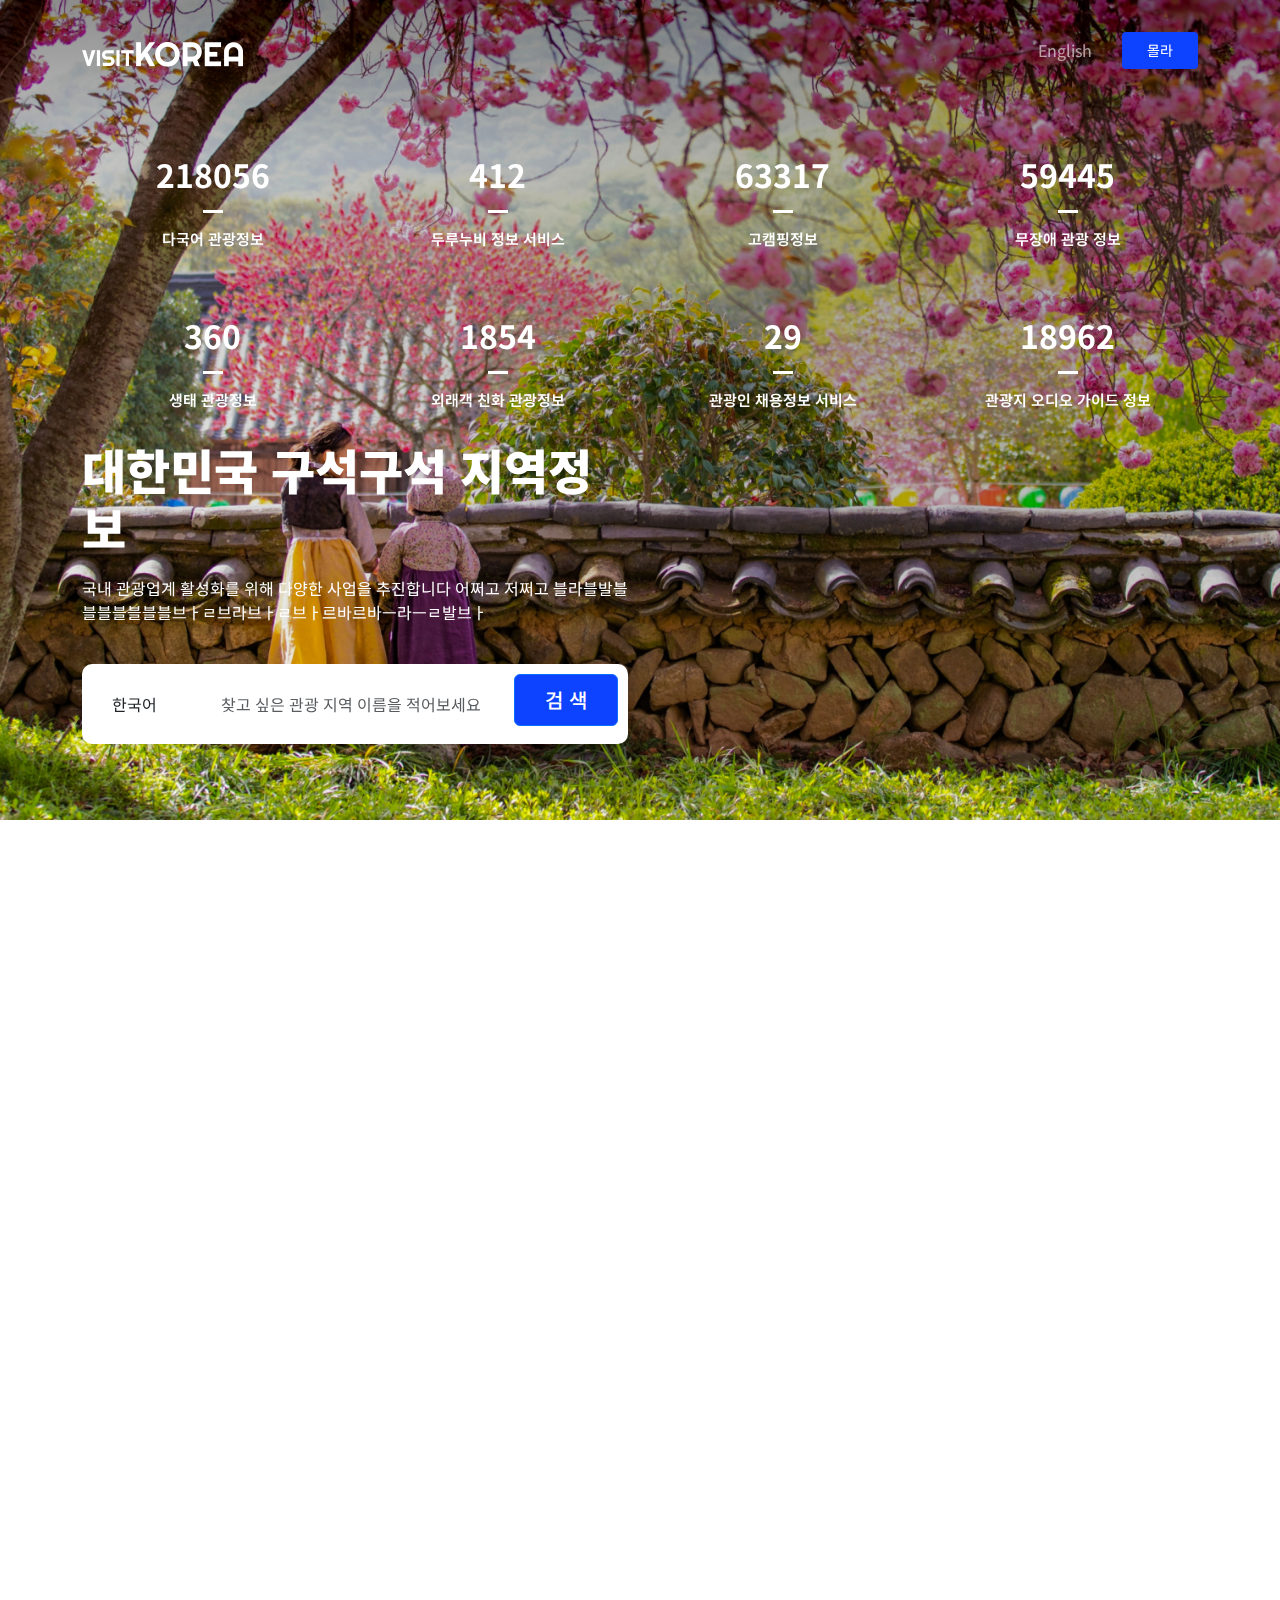
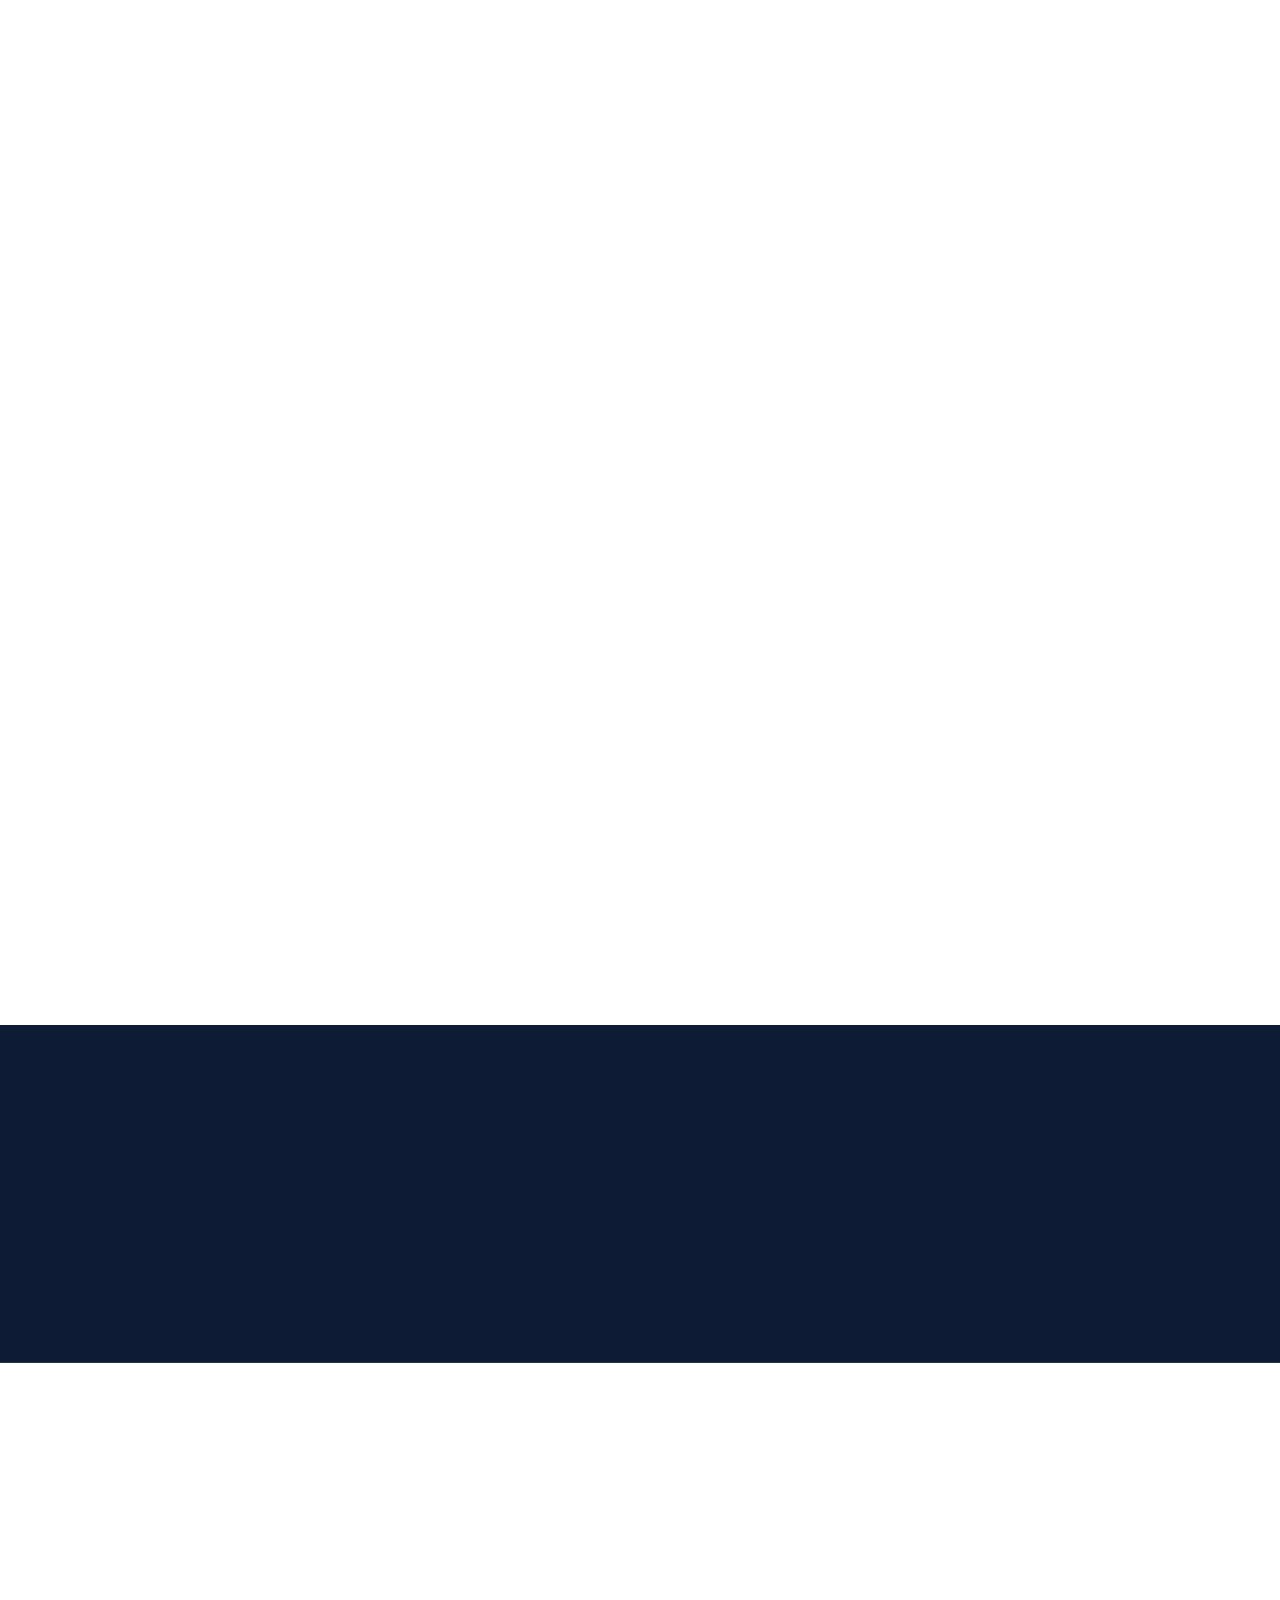
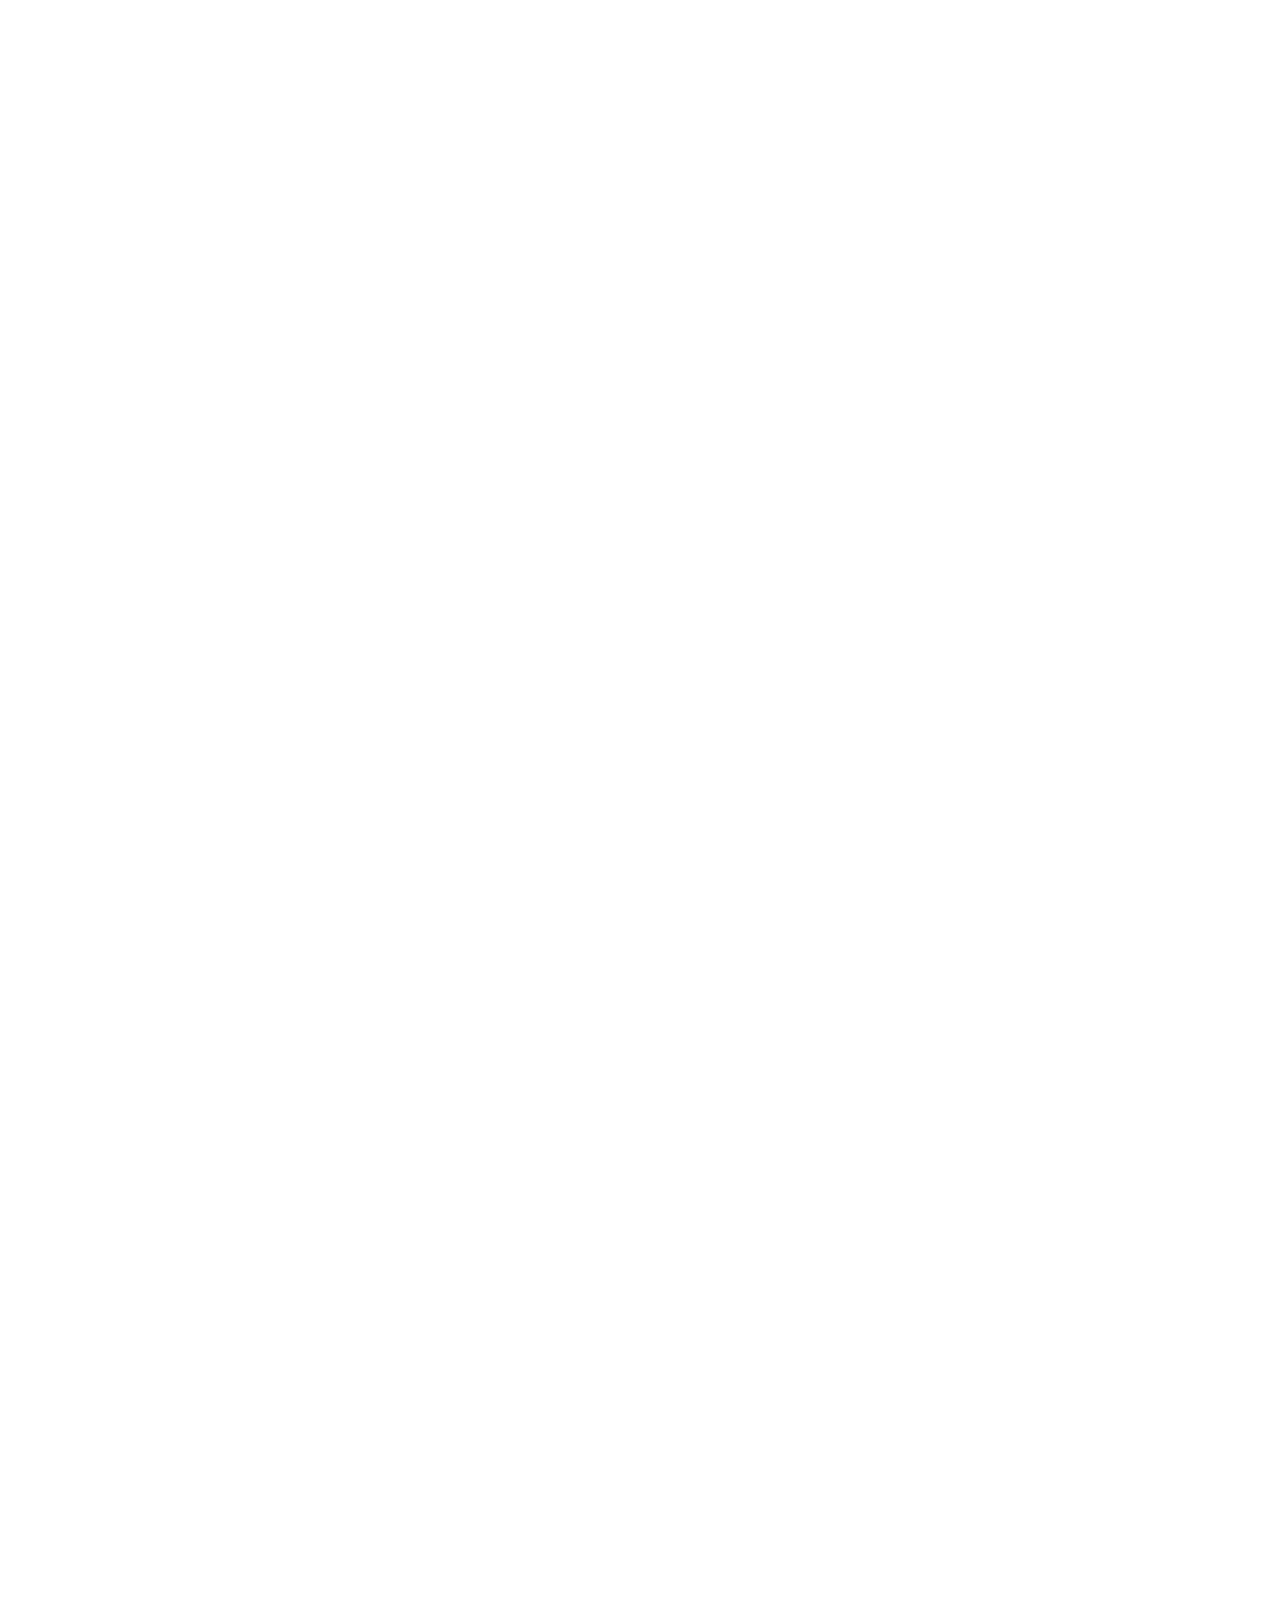
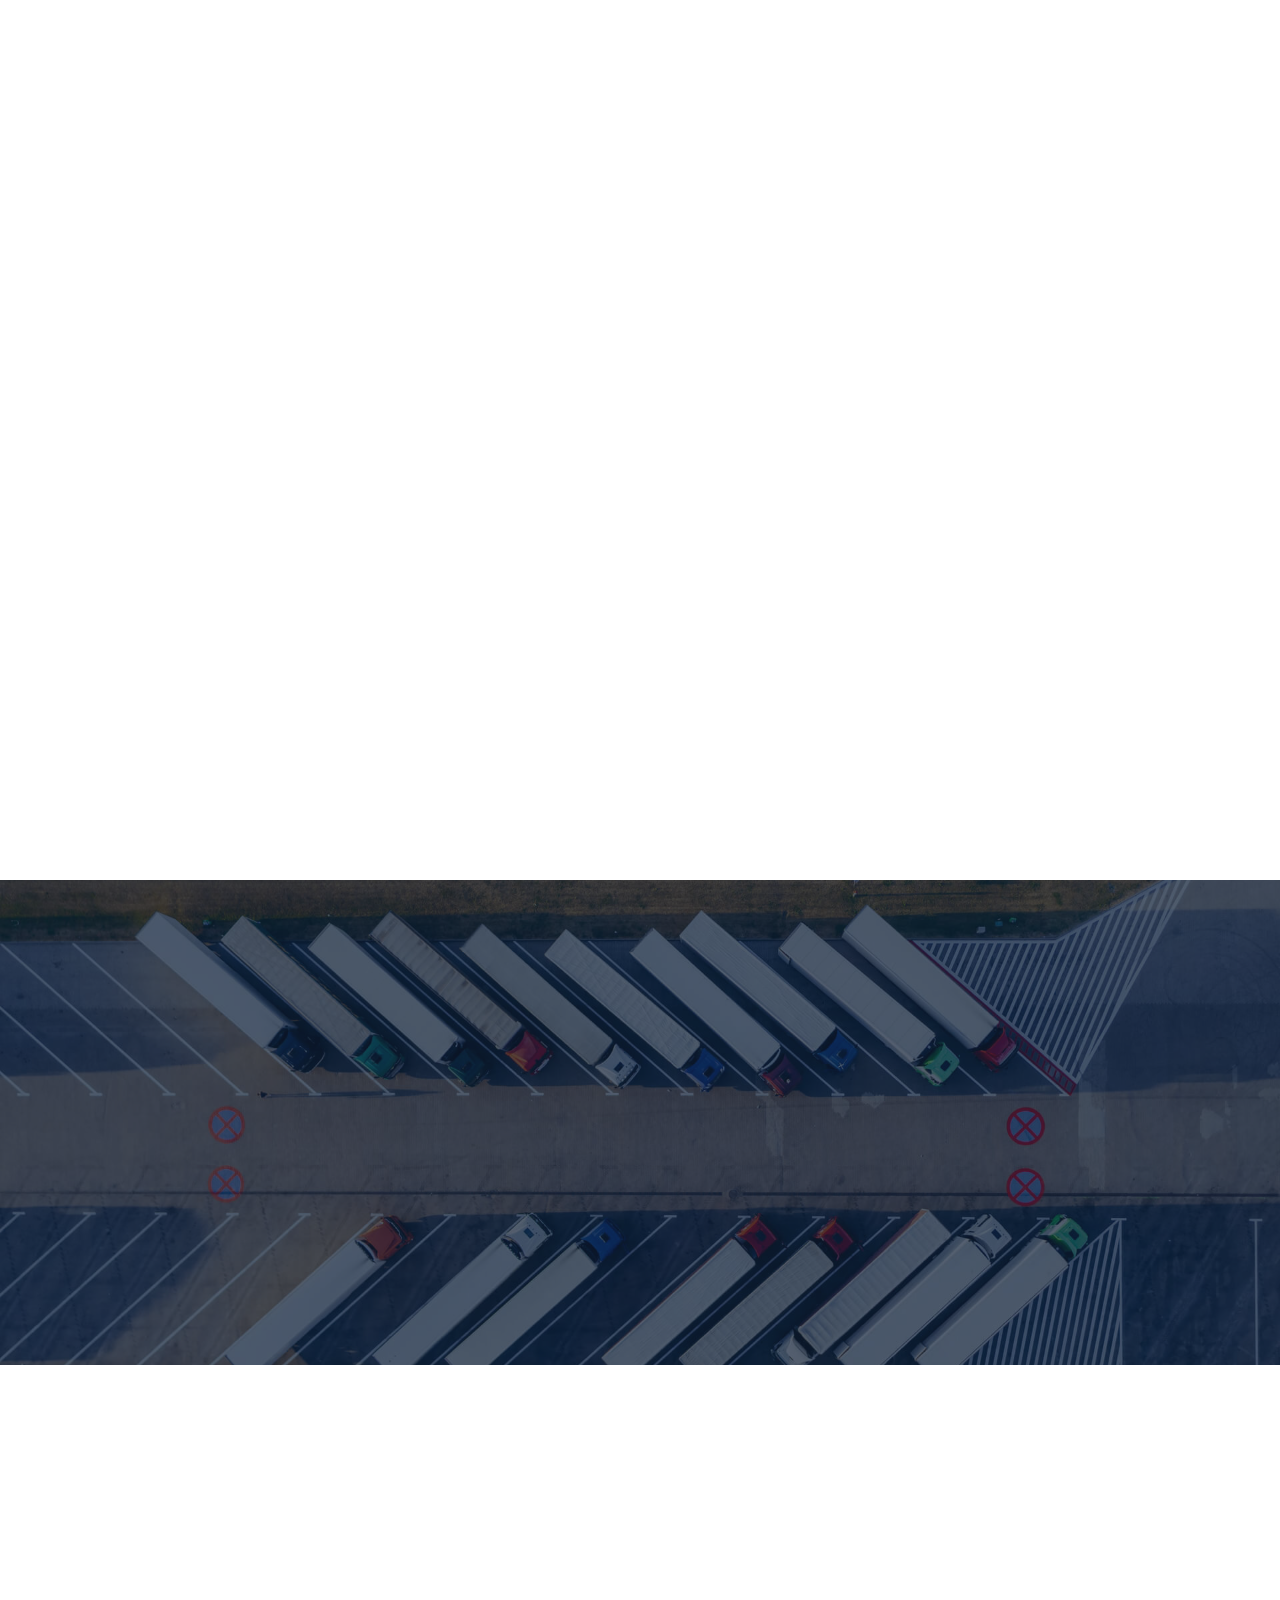
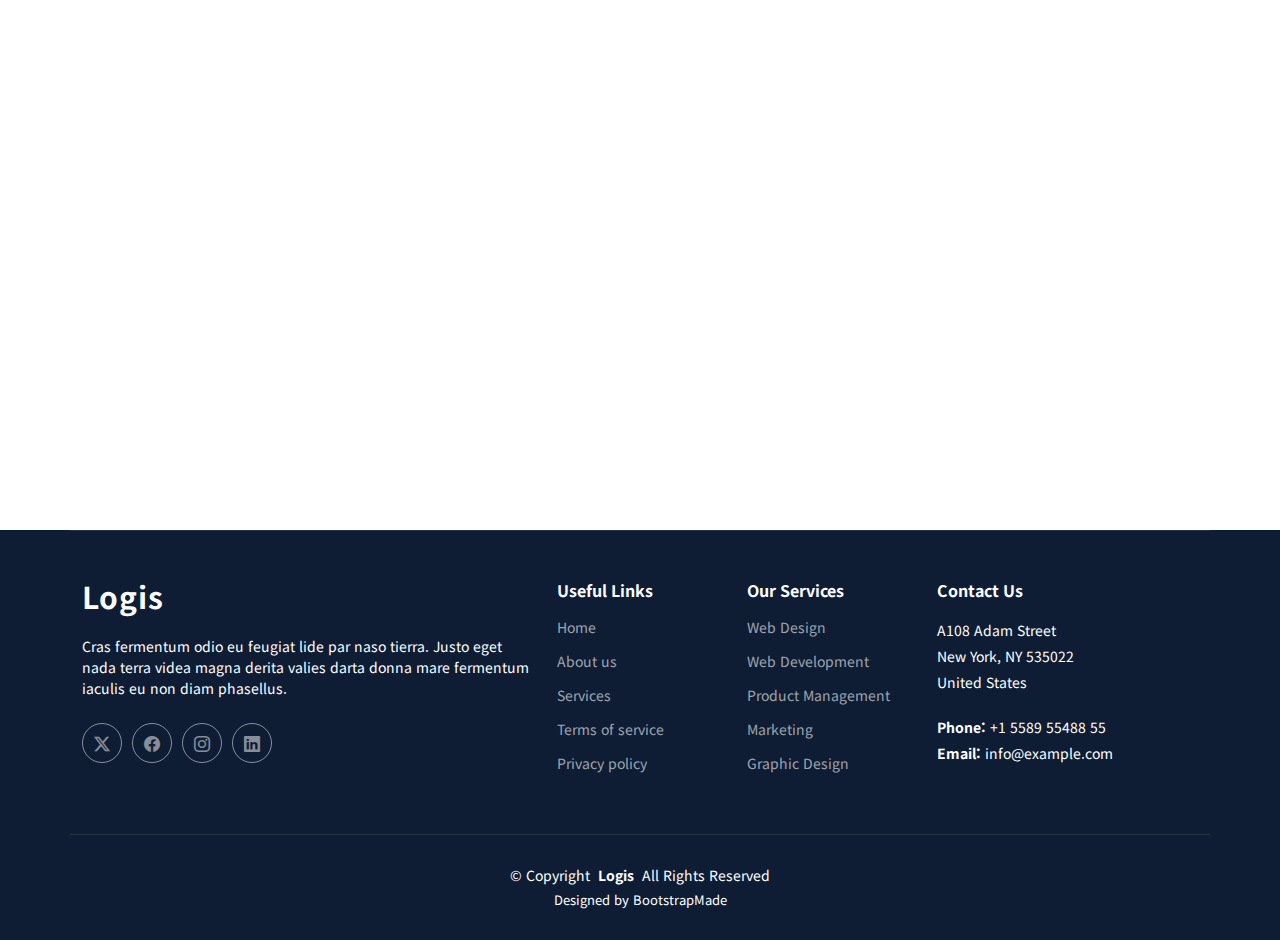
==== commit 91ae7ec1: "add component json data" ====
--- a/index.html
+++ b/index.html
@@ -68,7 +68,7 @@
           <div class="col-lg-3 col-6">
             <div class="stats-item text-center w-100 h-100">
               <span data-purecounter-start="0" data-purecounter-end="276020" data-purecounter-duration="2" class="purecounter">276,020</span>
-              <p>다국어 관광정보</p>
+              <p class="stats-item-multilang-tour">다국어 관광정보</p>
             </div>
           </div>
 
@@ -238,18 +238,17 @@
 
       <div class="container">
 
-        <div class="row gy-4">
+        <div class="row gy-3">
 
           <div class="col-lg-4 col-md-6" data-aos="fade-up" data-aos-delay="100">
-            <a href="./search.html">
-              <div class="card">
-                <div class="card-img">
-                  <img src="assets/img/service-1.jpg" alt="" class="img-fluid">
-                </div>
-                <h3>tourapi처럼 아이콘으로 해도됨</h3>
-                <p>Cumque eos in qui numquam. Aut aspernatur perferendis sed atque quia voluptas quisquam repellendus temporibus itaqueofficiis odit</p>
-              </div>
-            </a>
+            <div class="card text-center border-0 shadow rounded-0 p-4">
+              <div class="icon">
+                <i class="bi bi-cloud-drizzle-fill"></i>
+              </div>
+              <div class="card-body">
+                <h5 class="card-title">Card title</h5>
+              </div>
+            </div>
           </div><!-- End Card Item -->
 
           <div class="col-lg-4 col-md-6" data-aos="fade-up" data-aos-delay="200">
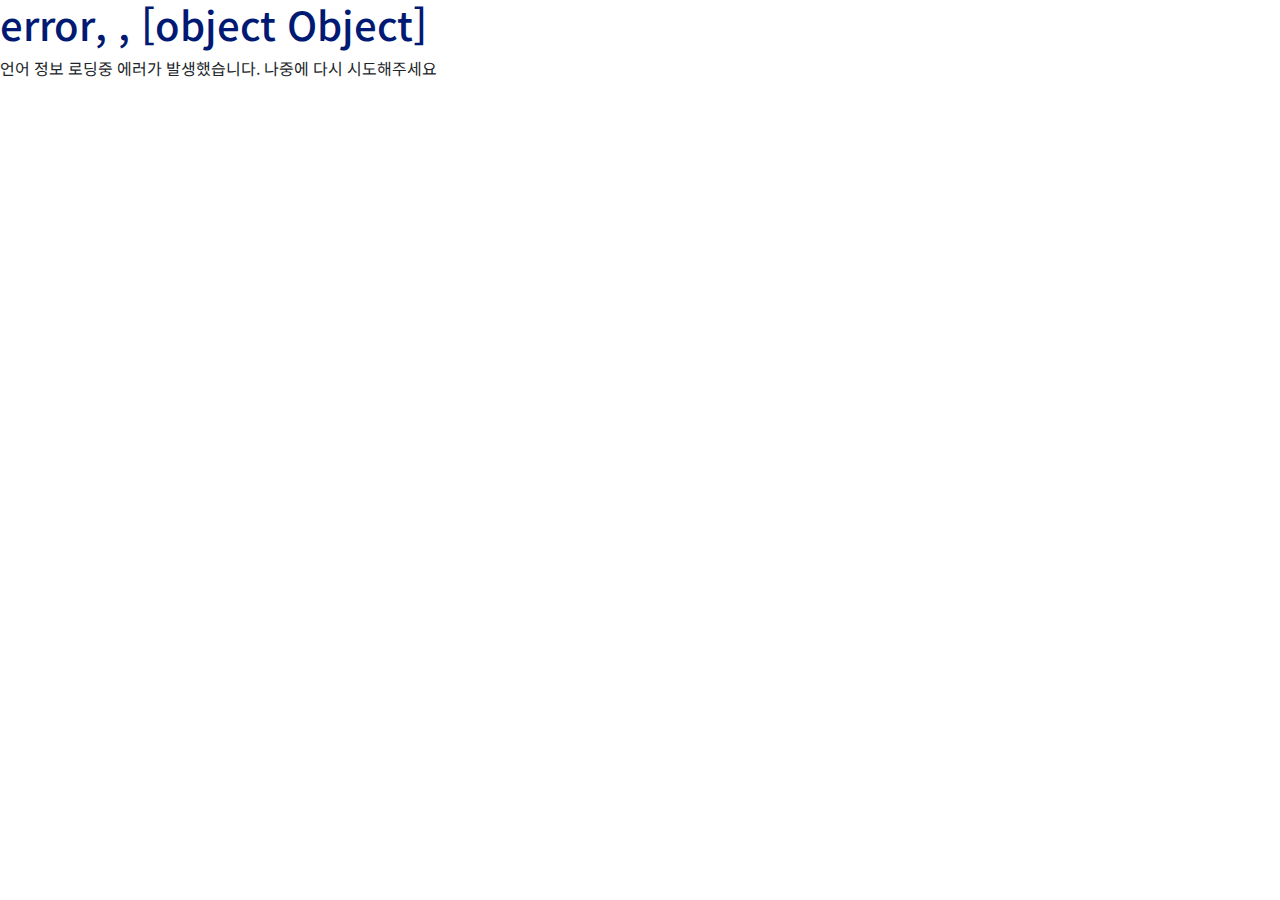
==== commit d680701c: "add language datas" ====
--- a/index.html
+++ b/index.html
@@ -7,6 +7,8 @@
   <title>대한민국 구석구석 관광정보 | VISITKorea</title>
   <meta content="" name="description">
   <meta content="" name="keywords">
+  <script src="https://ajax.googleapis.com/ajax/libs/jquery/3.7.1/jquery.min.js"></script>
+  <script src="./language.js" refer></script>
 
   <!-- Favicons -->
   <link href="assets/images/favicon.ico" rel="icon">
@@ -46,7 +48,7 @@
 
       <nav id="navmenu" class="navmenu">
         <ul>
-          <li><a href="./">English</a></li>
+          <li><a href="#" onclick="changeLang()">English</a></li>
         </ul>
         <i class="mobile-nav-toggle d-xl-none bi bi-list"></i>
       </nav>
@@ -68,28 +70,28 @@
           <div class="col-lg-3 col-6">
             <div class="stats-item text-center w-100 h-100">
               <span data-purecounter-start="0" data-purecounter-end="276020" data-purecounter-duration="2" class="purecounter">276,020</span>
-              <p class="stats-item-multilang-tour">다국어 관광정보</p>
+              <p id="stats-item-multilang-tour" class="stats-item-multilang-tour"></p>
             </div>
           </div>
 
           <div class="col-lg-3 col-6">
             <div class="stats-item text-center w-100 h-100">
               <span data-purecounter-start="0" data-purecounter-end="521" data-purecounter-duration="2" class="purecounter">521</span>
-              <p>두루누비 정보 서비스</p>
+              <p id="durunubi"></p>
             </div>
           </div>
 
           <div class="col-lg-3 col-6">
             <div class="stats-item text-center w-100 h-100">
               <span data-purecounter-start="0" data-purecounter-end="63317" data-purecounter-duration="1.5" class="purecounter">63317</span>
-              <p>고캠핑정보</p>
+              <p id="gocamping-Info"></p>
             </div>
           </div>
 
           <div class="col-lg-3 col-6">
             <div class="stats-item text-center w-100 h-100">
               <span data-purecounter-start="0" data-purecounter-end="59445" data-purecounter-duration="1.5" class="purecounter">59445</span>
-              <p>무장애 관광 정보</p>
+              <p id="non-obstacle-tour-info"></p>
             </div>
           </div>
         </div>
@@ -98,31 +100,31 @@
           <div class="col-lg-3 col-6">
             <div class="stats-item text-center w-100 h-100">
               <span data-purecounter-start="0" data-purecounter-end="360" data-purecounter-duration="1.5" class="purecounter">360</span>
-              <p>생태 관광정보</p>
+              <p id="ecotour-info"></p>
             </div>
           </div>
           <div class="col-lg-3 col-6">
             <div class="stats-item text-center w-100 h-100">
               <span data-purecounter-start="0" data-purecounter-end="1854" data-purecounter-duration="1.5" class="purecounter">1,854</span>
-              <p>외래객 친화 관광정보</p>
+              <p id="foreign-friendly-tour-info"></p>
             </div>
           </div>
           <div class="col-lg-3 col-6">
             <div class="stats-item text-center w-100 h-100">
               <span data-purecounter-start="0" data-purecounter-end="29" data-purecounter-duration="1.5" class="purecounter">29</span>
-              <p>관광인 채용정보 서비스</p>
+              <p id="recruit-info"></p>
             </div>
           </div>
           <div class="col-lg-3 col-6">
             <div class="stats-item text-center w-100 h-100">
               <span data-purecounter-start="0" data-purecounter-end="18962" data-purecounter-duration="1.5" class="purecounter">18962</span>
-              <p>관광지 오디오 가이드 정보</p>
+              <p id="tour-audio-info">관광지 오디오 가이드 정보</p>
             </div>
           </div>
         </div>
         <div class="row gy-4 d-flex justify-content-between">
           <div class="col-lg-6 order-2 order-lg-1 d-flex flex-column justify-content-center">
-            <h2 data-aos="fade-up"><strong>대한민국 구석구석 지역정보</strong></h2>
+            <h2 data-aos="fade-up"><strong id="main-title">대한민국 구석구석 지역정보</strong></h2>
             <p data-aos="fade-up" data-aos-delay="100" style="font-size: 16px;">국내 관광업계 활성화를 위해 다양한 사업을 추진합니다 어쩌고 저쩌고 블라블발블블블블블블블브ㅏㄹ브라브ㅏㄹ브ㅏ르바르바ㅡ라ㅡㄹ발브ㅏ</p>
 
             <form action="#" class="form-search d-flex align-items-stretch mb-3" data-aos="fade-up" data-aos-delay="200">
@@ -130,6 +132,7 @@
                 <option>한국어</option>
                 <option>영어</option>
               </select>
+              
               <input type="text" class="form-control" placeholder="찾고 싶은 관광 지역 이름을 적어보세요">
               <button type="submit" class="btn btn-primary h1"><span class="h5">검&nbsp;색</span></button>
             </form>
@@ -190,8 +193,8 @@
             <a href="https://www.youtube.com/watch?v=E2CQ_1bhPK4" class="glightbox play-btn"></a>
           </div>
 
-          <div class="col-lg-6 content order-last  order-lg-first" data-aos="fade-up" data-aos-delay="100">
-            <h3>이 사이트는</h3>
+          <div id="information" class="col-lg-6 content order-last  order-lg-first" data-aos="fade-up" data-aos-delay="100">
+            <!-- <h3>이 사이트는</h3>
             <p>
               한국관광공사에서 공사가 보유한 실시간 다국어 관광정보를 비롯한 다양한 관광 관련데이터를 한국관광공사 공공데이터개방포털인 TourAPI와 행정안전부의 공공데이터포털을 통해 여러분에게 보여집니다.
             </p>
@@ -217,7 +220,7 @@
                   <p>Et velit et eos maiores est tempora et quos dolorem autem tempora incidunt maxime veniam</p>
                 </div>
               </li>
-            </ul>
+            </ul> -->
           </div>
 
         </div>
@@ -231,8 +234,8 @@
 
       <!-- Section Title -->
       <div class="container section-title" data-aos="fade-up">
-        <span>글자뒤 그림자<br></span>
-        <h2>대충 이런 카테고리들이있음</h2>
+        <span id="behind-shadow">글자뒤 그림자<br></span>
+        <h2 id="catergory-title">대충 이런 카테고리들이있음</h2>
         <p>누르면 카테고리별 상세 검색 페이지</p>
       </div><!-- End Section Title -->
 
